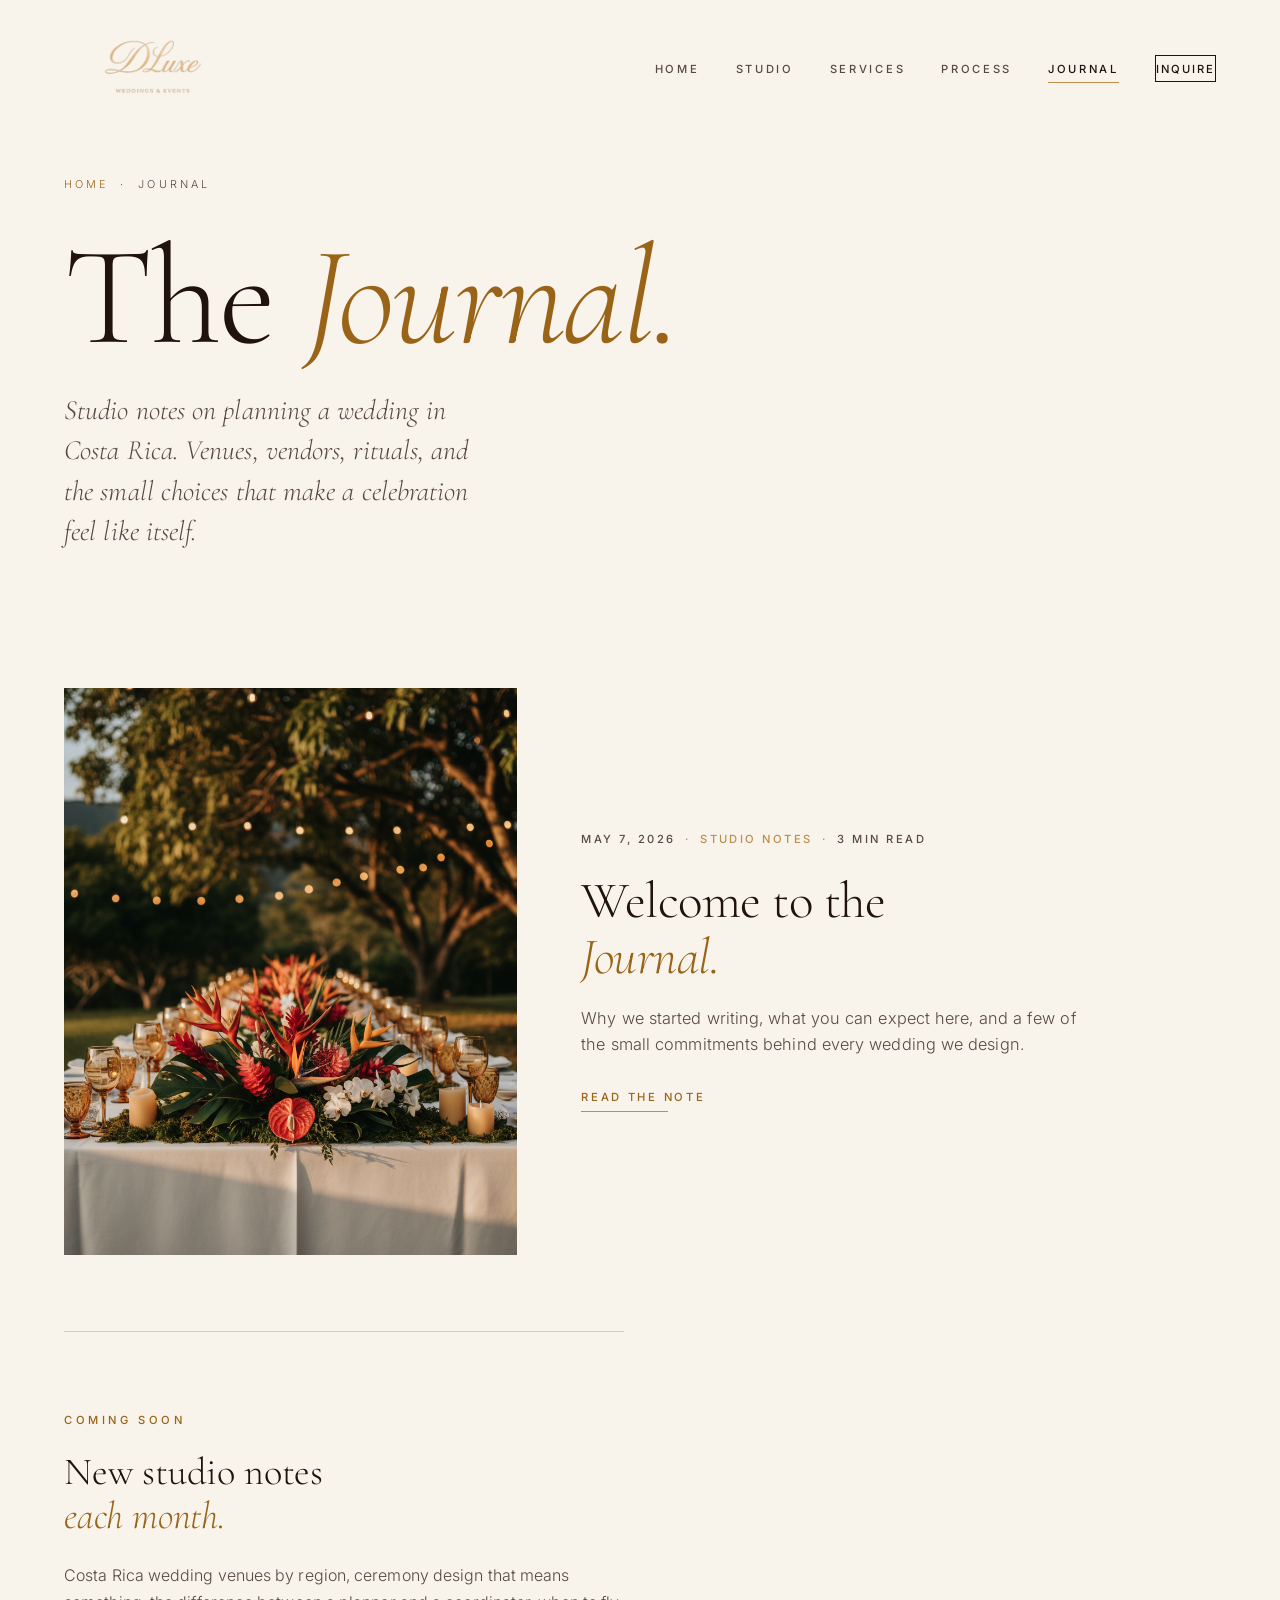
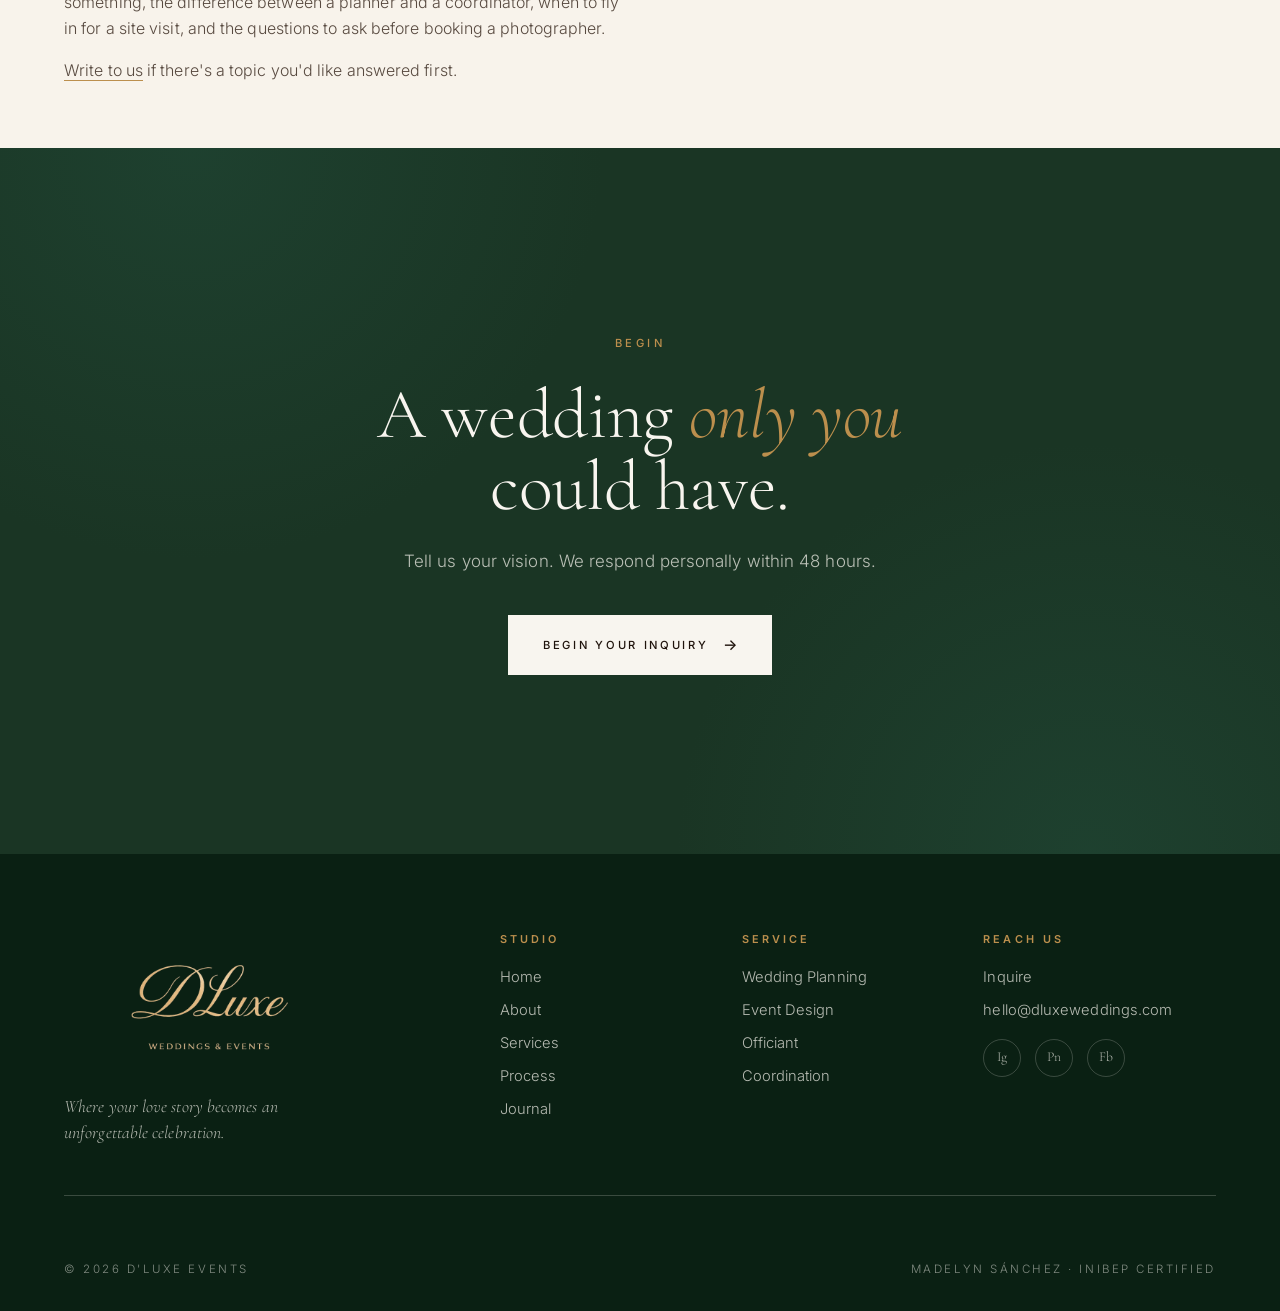
==== journal/index.html @ bcba6be0 "Correct custom domain: dluxeweddings.com (not events)" ====
<!DOCTYPE html>
<html lang="en">
<head>
<meta charset="UTF-8">
<meta name="viewport" content="width=device-width, initial-scale=1.0">
<title>Journal — D'Luxe Weddings & Events</title>
<meta name="description" content="Studio notes from Madelyn Sánchez on planning a Costa Rica wedding — venue choices, ceremony rituals, vendor partnerships, and the small details that turn a well-planned day into an unforgettable one.">

<link rel="canonical" href="https://dluxeweddings.com/journal/">

<!-- Open Graph -->
<meta property="og:type" content="website">
<meta property="og:site_name" content="D'Luxe Weddings & Events">
<meta property="og:title" content="Journal — D'Luxe Weddings & Events">
<meta property="og:description" content="Studio notes from Madelyn Sánchez on planning a Costa Rica wedding — venue choices, ceremony rituals, vendor partnerships, and small details that turn a well-planned day into an unforgettable one.">
<meta property="og:url" content="https://dluxeweddings.com/journal/">
<meta property="og:image" content="https://dluxeweddings.com/assets/images/dluxe-mosaic-a-arch-wide.png">
<meta property="og:locale" content="en_US">

<!-- Twitter -->
<meta name="twitter:card" content="summary_large_image">
<meta name="twitter:title" content="Journal — D'Luxe Weddings & Events">
<meta name="twitter:description" content="Studio notes on Costa Rica destination weddings — venues, ceremony rituals, vendor partnerships, and the details that matter.">
<meta name="twitter:image" content="https://dluxeweddings.com/assets/images/dluxe-mosaic-a-arch-wide.png">

<link rel="preconnect" href="https://fonts.googleapis.com">
<link rel="preconnect" href="https://fonts.gstatic.com" crossorigin>
<link href="https://fonts.googleapis.com/css2?family=Cormorant+Garamond:ital,wght@0,300;0,400;0,500;1,300;1,400;1,500&family=Inter:wght@300;400;500;600&display=swap" rel="stylesheet">
<link rel="stylesheet" href="../assets/css/style.css">
<link rel="icon" type="image/png" href="../assets/images/dluxe-icon-transparent.png">
<link rel="apple-touch-icon" href="../assets/images/dluxe-icon-transparent.png">
<link rel="alternate" type="application/rss+xml" title="D'Luxe Weddings &amp; Events — Journal" href="../feed.xml">

<!-- Sitewide structured data: Organization + WebSite + Blog -->
<script type="application/ld+json">
{
  "@context": "https://schema.org",
  "@graph": [
    {
      "@type": ["Organization", "ProfessionalService"],
      "@id": "https://dluxeweddings.com/#organization",
      "name": "D'Luxe Weddings & Events",
      "alternateName": "D'Luxe Events",
      "url": "https://dluxeweddings.com/",
      "logo": {
        "@type": "ImageObject",
        "url": "https://dluxeweddings.com/assets/images/dluxe-logo-transparent.png"
      },
      "image": "https://dluxeweddings.com/assets/images/dluxe-mosaic-a-arch-wide.png",
      "description": "A luxury wedding planning and event design studio in Costa Rica, led by Madelyn Sánchez, internationally certified by INIBEP. Bespoke weddings designed individually — no packages, no templates.",
      "email": "hello@dluxeweddings.com",
      "areaServed": [
        {"@type": "Country", "name": "Costa Rica"},
        {"@type": "Place", "name": "Manuel Antonio"},
        {"@type": "Place", "name": "Santa Teresa"},
        {"@type": "Place", "name": "Nosara"},
        {"@type": "Place", "name": "Tamarindo"},
        {"@type": "Place", "name": "Papagayo Peninsula"}
      ],
      "knowsLanguage": ["en", "es"],
      "founder": {
        "@type": "Person",
        "@id": "https://dluxeweddings.com/about.html#madelyn",
        "name": "Madelyn Sánchez",
        "jobTitle": "Wedding Planner & Certified Officiant",
        "hasCredential": [
          {"@type": "EducationalOccupationalCredential", "credentialCategory": "Certification", "name": "INIBEP Certified International Wedding Planner"},
          {"@type": "EducationalOccupationalCredential", "credentialCategory": "Certification", "name": "Certified Master of Ceremonies"},
          {"@type": "EducationalOccupationalCredential", "credentialCategory": "Certification", "name": "Bilingual Symbolic Ceremony Officiant"}
        ]
      },
      "serviceType": [
        "Wedding Planning",
        "Event Design",
        "Ceremony Officiant",
        "Master of Ceremonies",
        "Floral Design",
        "Wedding Coordination"
      ]
    },
    {
      "@type": "WebSite",
      "@id": "https://dluxeweddings.com/#website",
      "url": "https://dluxeweddings.com/",
      "name": "D'Luxe Weddings & Events",
      "publisher": {"@id": "https://dluxeweddings.com/#organization"},
      "inLanguage": "en"
    },
    {
      "@type": "Blog",
      "@id": "https://dluxeweddings.com/journal/#blog",
      "url": "https://dluxeweddings.com/journal/",
      "name": "D'Luxe Weddings & Events — Journal",
      "description": "Studio notes from Madelyn Sánchez on planning a Costa Rica wedding.",
      "inLanguage": "en",
      "publisher": {"@id": "https://dluxeweddings.com/#organization"},
      "blogPost": [
        {
          "@type": "BlogPosting",
          "@id": "https://dluxeweddings.com/journal/welcome-to-the-journal.html",
          "headline": "Welcome to the Journal",
          "datePublished": "2026-05-07",
          "author": {"@id": "https://dluxeweddings.com/about.html#madelyn"},
          "url": "https://dluxeweddings.com/journal/welcome-to-the-journal.html"
        }
      ]
    },
    {
      "@type": "BreadcrumbList",
      "itemListElement": [
        {"@type": "ListItem", "position": 1, "name": "Home", "item": "https://dluxeweddings.com/"},
        {"@type": "ListItem", "position": 2, "name": "Journal", "item": "https://dluxeweddings.com/journal/"}
      ]
    }
  ]
}
</script>
</head>
<body>

<nav class="nav">
  <a href="../index.html" class="brand" aria-label="D'Luxe Weddings &amp; Events — Home"><img src="../assets/images/dluxe-logo-transparent.png" alt="D'Luxe Weddings &amp; Events"></a>
  <button class="nav-toggle" aria-label="Menu"><span></span><span></span><span></span></button>
  <ul class="nav-links">
    <li><a href="../index.html">Home</a></li>
    <li><a href="../about.html">Studio</a></li>
    <li><a href="../services.html">Services</a></li>
    <li><a href="../process.html">Process</a></li>
    <li><a href="index.html" class="active">Journal</a></li>
    <li><a href="../contact.html" class="nav-cta">Inquire</a></li>
  </ul>
</nav>

<header class="page-head">
  <div class="wrap">
    <p class="crumb"><a href="../index.html">Home</a> &nbsp;·&nbsp; Journal</p>
    <h1>The <span class="it">Journal.</span></h1>
    <p class="lede">Studio notes on planning a wedding in Costa Rica. Venues, vendors, rituals, and the small choices that make a celebration feel like itself.</p>
  </div>
</header>

<section class="tight">
  <div class="wrap">
    <ul class="journal-list r">

      <li class="journal-card">
        <a href="welcome-to-the-journal.html" class="journal-card-link">
          <div class="journal-card-img" style="background-image: url('../assets/images/dluxe-editorial-tablescape-portrait.png');"></div>
          <div class="journal-card-body">
            <div class="journal-card-meta">
              <time datetime="2026-05-07">May 7, 2026</time>
              <span>·</span>
              <span>Studio Notes</span>
              <span>·</span>
              <span>3 min read</span>
            </div>
            <h2 class="journal-card-title">Welcome to the <span class="it">Journal.</span></h2>
            <p class="journal-card-excerpt">Why we started writing, what you can expect here, and a few of the small commitments behind every wedding we design.</p>
            <span class="journal-card-cta">Read the note</span>
          </div>
        </a>
      </li>

      <li class="journal-empty">
        <span class="eyebrow">Coming soon</span>
        <h3 class="journal-empty-title">New studio notes <span class="it">each month.</span></h3>
        <p class="journal-empty-text">Costa Rica wedding venues by region, ceremony design that means something, the difference between a planner and a coordinator, when to fly in for a site visit, and the questions to ask before booking a photographer.</p>
        <p class="journal-empty-text"><a href="../contact.html" class="link-underline">Write to us</a> if there's a topic you'd like answered first.</p>
      </li>

    </ul>
  </div>
</section>

<section class="cta">
  <div class="cta-inner r">
    <span class="eyebrow on-moss">Begin</span>
    <h2 style="margin-top: 1.5rem;">A wedding <span class="it">only you</span> could have.</h2>
    <p>Tell us your vision. We respond personally within 48 hours.</p>
    <a href="../contact.html" class="btn btn-bone">Begin Your Inquiry</a>
  </div>
</section>

<footer class="foot">
  <div class="wrap">
    <div class="foot-grid">
      <div><div class="foot-mark"><img src="../assets/images/dluxe-logo-transparent.png" alt="D'Luxe Weddings &amp; Events"></div><p class="foot-tag">Where your love story becomes an unforgettable celebration.</p></div>
      <div><h4>Studio</h4><ul><li><a href="../index.html">Home</a></li><li><a href="../about.html">About</a></li><li><a href="../services.html">Services</a></li><li><a href="../process.html">Process</a></li><li><a href="index.html">Journal</a></li></ul></div>
      <div><h4>Service</h4><ul><li><a href="../services.html">Wedding Planning</a></li><li><a href="../services.html">Event Design</a></li><li><a href="../services.html">Officiant</a></li><li><a href="../services.html">Coordination</a></li></ul></div>
      <div><h4>Reach Us</h4><ul><li><a href="../contact.html">Inquire</a></li><li><a href="mailto:hello@dluxeweddings.com">hello@dluxeweddings.com</a></li></ul><div class="socials"><a href="#" aria-label="Instagram">Ig</a><a href="#" aria-label="Pinterest">Pn</a><a href="#" aria-label="Facebook">Fb</a></div></div>
    </div>
    <div class="foot-bottom"><span>© 2026 D'Luxe Events</span><span>Madelyn Sánchez · INIBEP Certified</span></div>
  </div>
</footer>

<script src="../assets/js/main.js"></script>
</body>
</html>
---- assets/css/style.css ----
/* ==========================================================
   D'LUXE WEDDINGS & EVENTS
   Editorial / Tropical-Luxe — protagonist: deep botanical moss
   See DESIGN.md for system rationale
   ========================================================== */

:root {
  /* Color (OKLCH, paper-tinted neutrals, no #000/#fff) */
  --moss:        oklch(0.30 0.045 155);
  --moss-deep:   oklch(0.22 0.038 155);
  --moss-tint:   oklch(0.30 0.045 155 / 0.08);
  --paper:       oklch(0.965 0.012 75);
  --paper-deep:  oklch(0.93 0.022 70);
  --paper-warm:  oklch(0.95 0.018 70);
  --ink:         oklch(0.20 0.025 50);
  --ink-soft:    oklch(0.42 0.025 55);
  --bone:        oklch(0.97 0.008 80);
  --bone-soft:   oklch(0.97 0.008 80 / 0.72);
  --brass:       oklch(0.68 0.10 75);
  --brass-deep:  oklch(0.55 0.11 70);
  --heliconia:   oklch(0.62 0.18 35);
  --hairline:    oklch(0.20 0.025 50 / 0.16);
  --hairline-on-moss: oklch(0.97 0.008 80 / 0.20);

  --font-display: 'Cormorant Garamond', 'Cormorant', Georgia, serif;
  --font-body:    'Inter', -apple-system, BlinkMacSystemFont, sans-serif;

  --shadow:      0 30px 80px -30px oklch(0.20 0.025 50 / 0.25);

  --pad-x:       clamp(1.5rem, 5vw, 5rem);
  --rhythm:      clamp(5rem, 9vw, 9rem);
  --rhythm-cine: clamp(8rem, 14vw, 14rem);
}

* { margin: 0; padding: 0; box-sizing: border-box; }
html { scroll-behavior: smooth; }
img, svg { display: block; max-width: 100%; height: auto; }

::selection { background: var(--moss); color: var(--bone); }

body {
  font-family: var(--font-body);
  font-size: 17px;
  line-height: 1.65;
  color: var(--ink);
  background: var(--paper);
  font-weight: 300;
  letter-spacing: 0.005em;
  overflow-x: hidden;
  -webkit-font-smoothing: antialiased;
  text-rendering: optimizeLegibility;
}

a { color: inherit; text-decoration: none; transition: color .35s ease; }
a:hover { color: var(--brass-deep); }

/* ========== Display type ========== */

.display, h1, h2, h3, h4 {
  font-family: var(--font-display);
  font-weight: 300;
  color: var(--ink);
  line-height: 1.02;
  letter-spacing: -0.005em;
}
h1 { font-size: clamp(3rem, 9vw, 8rem); font-weight: 300; }
h2 { font-size: clamp(2.25rem, 5.5vw, 4.75rem); }
h3 { font-size: clamp(1.5rem, 2.5vw, 2.1rem); font-weight: 400; line-height: 1.2; }

.display .it,
h1 .it, h2 .it { font-style: italic; font-weight: 300; }
.display .accent { color: var(--brass); }

.eyebrow {
  font-family: var(--font-body);
  font-size: 0.7rem;
  font-weight: 500;
  letter-spacing: 0.32em;
  text-transform: uppercase;
  color: var(--brass-deep);
  display: inline-block;
}
.eyebrow.on-moss { color: var(--brass); }

.lede {
  font-family: var(--font-display);
  font-size: clamp(1.25rem, 2.2vw, 1.75rem);
  font-style: italic;
  font-weight: 300;
  line-height: 1.45;
  color: var(--ink-soft);
  max-width: 30ch;
}

p { margin-bottom: 1rem; max-width: 65ch; }
p:last-child { margin-bottom: 0; }

.dropcap::first-letter {
  font-family: var(--font-display);
  font-style: italic;
  font-weight: 400;
  font-size: 5.2em;
  float: left;
  line-height: 0.85;
  padding: 0.18em 0.18em 0 0;
  color: var(--brass-deep);
}

/* ========== Layout primitives ========== */

.wrap        { max-width: 1280px; margin: 0 auto; padding: 0 var(--pad-x); }
.wrap-prose  { max-width: 720px; margin: 0 auto; padding: 0 var(--pad-x); }
.wrap-wide   { max-width: 1440px; margin: 0 auto; padding: 0 var(--pad-x); }

section { padding: var(--rhythm) 0; position: relative; }
section.cine { padding: var(--rhythm-cine) 0; }
section.tight { padding: clamp(3rem, 5vw, 4rem) 0; }

.bg-paper-deep { background: var(--paper-deep); }
.bg-paper-warm { background: var(--paper-warm); }
.bg-moss       { background: var(--moss); color: var(--bone); }
.bg-moss h1, .bg-moss h2, .bg-moss h3 { color: var(--bone); }

/* ========== Navigation ========== */

.nav {
  position: fixed;
  inset: 0 0 auto 0;
  z-index: 100;
  padding: 1.4rem var(--pad-x);
  display: flex;
  align-items: center;
  justify-content: space-between;
  gap: 2rem;
  transition: background .4s ease, padding .4s ease, color .4s ease;
}
.nav.scrolled {
  background: oklch(0.965 0.012 75 / 0.92);
  backdrop-filter: blur(18px) saturate(1.1);
  -webkit-backdrop-filter: blur(18px) saturate(1.1);
  padding: 1rem var(--pad-x);
  border-bottom: 1px solid var(--hairline);
}
.nav.on-dark:not(.scrolled) { color: var(--bone); }
.nav.on-dark:not(.scrolled) .brand { color: var(--bone); }
.nav.on-dark:not(.scrolled) .nav-links a { color: var(--bone-soft); }
.nav.on-dark:not(.scrolled) .nav-cta { color: var(--bone) !important; border-color: var(--bone-soft); }

.brand {
  font-family: var(--font-display);
  font-size: 1.15rem;
  font-weight: 400;
  letter-spacing: 0.22em;
  text-transform: uppercase;
  color: var(--ink);
  white-space: nowrap;
  display: inline-flex;
  align-items: center;
}
.brand .amp {
  color: var(--brass);
  font-style: italic;
  font-weight: 400;
  margin: 0 0.18em;
  letter-spacing: 0;
}
.brand img {
  height: 88px;
  width: auto;
  display: block;
  transition: height .35s ease, filter .35s ease;
}
.nav.scrolled .brand img { height: 72px; }
@media (max-width: 600px) {
  .brand img { height: 64px; }
  .nav.scrolled .brand img { height: 52px; }
}

.nav-links {
  list-style: none;
  display: flex;
  align-items: center;
  gap: 2.25rem;
}
.nav-links a {
  font-size: 0.7rem;
  font-weight: 500;
  letter-spacing: 0.24em;
  text-transform: uppercase;
  color: var(--ink-soft);
  position: relative;
  padding: .35rem 0;
}
.nav-links a:hover,
.nav-links a.active { color: var(--ink); }
.nav-links a.active::after {
  content: '';
  position: absolute;
  left: 0; right: 0; bottom: -2px;
  height: 1px; background: var(--brass);
}

.nav-cta {
  padding: .85rem 1.6rem;
  border: 1px solid var(--ink);
  color: var(--ink) !important;
  letter-spacing: 0.18em !important;
  transition: all .35s cubic-bezier(.16,1,.3,1);
}
.nav-cta:hover {
  background: var(--ink);
  color: var(--bone) !important;
  border-color: var(--ink);
}
.nav.on-dark:not(.scrolled) .nav-cta:hover { background: var(--bone); color: var(--ink) !important; }

.nav-toggle {
  display: none;
  background: none;
  border: none;
  cursor: pointer;
  width: 30px; height: 22px;
  position: relative;
  z-index: 110;
}
.nav-toggle span {
  position: absolute;
  left: 0; right: 0;
  height: 1.5px;
  background: currentColor;
  transition: all .3s ease;
}
.nav-toggle span:nth-child(1) { top: 4px; }
.nav-toggle span:nth-child(2) { top: 50%; transform: translateY(-50%); }
.nav-toggle span:nth-child(3) { bottom: 4px; }
.nav-toggle.open { color: var(--ink); }
.nav-toggle.open span:nth-child(1) { top: 50%; transform: translateY(-50%) rotate(45deg); }
.nav-toggle.open span:nth-child(2) { opacity: 0; }
.nav-toggle.open span:nth-child(3) { bottom: 50%; transform: translateY(50%) rotate(-45deg); }

/* Force ink colors on menu items when mobile menu is open
   (overrides .nav.on-dark:not(.scrolled) bone-soft colors that would
   render as white-on-paper inside the open menu) */
.nav-links.open a { color: var(--ink) !important; }
.nav-links.open .nav-cta { color: var(--ink) !important; border-color: var(--ink) !important; background: transparent !important; }
.nav-links.open .nav-cta:hover { background: var(--ink) !important; color: var(--bone) !important; }

@media (max-width: 880px) {
  .nav-toggle { display: block; }
  .nav-links {
    position: fixed;
    inset: 0;
    background: var(--paper);
    flex-direction: column;
    justify-content: center;
    align-items: flex-start;
    gap: 1.75rem;
    padding: 0 var(--pad-x);
    transform: translateX(100%);
    transition: transform .55s cubic-bezier(.16,1,.3,1);
  }
  .nav-links.open { transform: translateX(0); }
  .nav-links a { font-size: 1.5rem; letter-spacing: 0.04em; text-transform: none; font-family: var(--font-display); font-weight: 300; }
  .nav-links a.active::after { display: none; }
  .nav-cta { font-size: 0.7rem !important; letter-spacing: 0.18em !important; text-transform: uppercase !important; font-family: var(--font-body) !important; font-weight: 500 !important; }
}

/* ========== Buttons ========== */

.btn {
  display: inline-flex;
  align-items: center;
  gap: .9rem;
  padding: 1.1rem 2.2rem;
  font-family: var(--font-body);
  font-size: 0.7rem;
  font-weight: 500;
  letter-spacing: 0.24em;
  text-transform: uppercase;
  border: none;
  cursor: pointer;
  transition: all .4s cubic-bezier(.16,1,.3,1);
  position: relative;
}
.btn::after {
  content: '→';
  font-size: 0.95rem;
  letter-spacing: 0;
  transition: transform .35s cubic-bezier(.16,1,.3,1);
}
.btn:hover::after { transform: translateX(5px); }

.btn.no-arrow::after { display: none; }

.btn-primary { background: var(--ink); color: var(--bone); }
.btn-primary:hover { background: var(--moss); transform: translateY(-2px); box-shadow: var(--shadow); }

.btn-ghost   { background: transparent; color: var(--ink); border: 1px solid var(--ink); }
.btn-ghost:hover { background: var(--ink); color: var(--bone); transform: translateY(-2px); }

.btn-bone    { background: var(--bone); color: var(--ink); }
.btn-bone:hover { background: var(--brass); transform: translateY(-2px); }

.btn-ghost-bone { background: transparent; color: var(--bone); border: 1px solid var(--bone-soft); }
.btn-ghost-bone:hover { background: var(--bone); color: var(--ink); border-color: var(--bone); transform: translateY(-2px); }

/* ========== Hero ========== */

.hero {
  min-height: 100vh;
  display: flex;
  align-items: stretch;
  position: relative;
  background: var(--moss);
  color: var(--bone);
  padding: 7rem 0 3rem;
  overflow: hidden;
}
.hero::before {
  content: '';
  position: absolute;
  inset: 0;
  background:
    radial-gradient(ellipse 80% 60% at 90% 10%, oklch(0.40 0.06 165 / 0.5), transparent 60%),
    radial-gradient(ellipse 60% 80% at 0% 100%, oklch(0.18 0.03 155 / 0.6), transparent 60%);
  pointer-events: none;
}
.hero h1, .hero h2, .hero h3 { color: var(--bone); }

.hero-grid {
  flex: 1;
  display: grid;
  grid-template-columns: 7fr 5fr;
  gap: clamp(2rem, 5vw, 5rem);
  align-items: end;
  position: relative;
  z-index: 2;
}

.hero-copy { padding-bottom: 2vw; }
.hero-copy .eyebrow { color: var(--brass); margin-bottom: 2rem; display: block; }
.hero-copy h1 {
  font-size: clamp(3.5rem, 11vw, 10rem);
  letter-spacing: -0.015em;
  margin-bottom: 2.5rem;
}
.hero-copy h1 .it { font-style: italic; color: var(--brass); }

.hero-foot {
  display: flex;
  align-items: center;
  gap: 2rem;
  flex-wrap: wrap;
  margin-top: 2rem;
  padding-top: 2rem;
  border-top: 1px solid var(--hairline-on-moss);
  max-width: 540px;
}
.hero-foot .lede {
  color: var(--bone-soft);
  font-size: 1.15rem;
  flex: 1;
  min-width: 240px;
  max-width: none;
}

.hero-image-wrap {
  position: relative;
  align-self: stretch;
  display: flex;
  align-items: stretch;
  justify-content: flex-end;
}
.hero-image {
  width: 100%;
  max-width: 540px;
  aspect-ratio: 4/5.4;
  background: linear-gradient(180deg, oklch(0.50 0.04 80), oklch(0.30 0.05 60));
  background-size: cover;
  background-position: center;
  position: relative;
  margin-right: calc(-1 * var(--pad-x));
  filter: saturate(1.05);
}
.hero-image::after {
  content: '';
  position: absolute;
  left: -12px; top: 12px;
  right: 12px; bottom: -12px;
  border: 1px solid var(--brass);
  pointer-events: none;
}

.hero-meta {
  position: absolute;
  bottom: 2.5rem;
  right: var(--pad-x);
  text-align: right;
  font-family: var(--font-display);
  font-style: italic;
  font-size: 0.95rem;
  color: var(--bone-soft);
  z-index: 3;
}
.hero-meta strong { color: var(--brass); font-weight: 400; font-style: normal; letter-spacing: 0.18em; text-transform: uppercase; font-size: 0.7rem; display: block; margin-bottom: .35rem; }

@media (max-width: 1024px) {
  .hero { padding: 9rem 0 4rem; }
  .hero-grid { grid-template-columns: 1fr; gap: 3rem; align-items: start; }
  .hero-image { max-width: 100%; margin-right: 0; }
  .hero-meta { position: static; text-align: left; padding: 1rem var(--pad-x) 0; }
}

/* ========== Marquee section opener ========== */

.opener {
  padding: var(--rhythm) 0 0;
}
.opener .markword {
  font-family: var(--font-display);
  font-weight: 300;
  font-size: clamp(2.75rem, 11vw, 9rem);
  line-height: 0.98;
  letter-spacing: -0.02em;
  color: var(--ink);
  margin-bottom: 0;
  max-width: 16ch;
  text-wrap: balance;
}
.opener .markword .it { font-style: italic; color: var(--brass-deep); }
.opener .markword.on-moss { color: var(--bone); }
.opener .markword.on-moss .it { color: var(--brass); }

/* ========== Editorial split ========== */

.editorial {
  display: grid;
  grid-template-columns: 5fr 7fr;
  gap: clamp(2rem, 6vw, 6rem);
  align-items: start;
}
.editorial.flip   { grid-template-columns: 7fr 5fr; }
.editorial.even   { grid-template-columns: 1fr 1fr; }
.editorial-img {
  aspect-ratio: 4/5;
  background-size: cover;
  background-position: center;
  filter: saturate(1.05);
}
.editorial-img.tall { aspect-ratio: 3/4.5; }
.editorial-img.wide { aspect-ratio: 5/4; }
.editorial-text { padding-top: 1rem; }
.editorial-text h2 { margin: 1rem 0 1.5rem; max-width: 14ch; }
.editorial-text p { color: var(--ink-soft); }
.editorial-text .lede { margin-bottom: 1.5rem; color: var(--ink); }

.editorial-caption {
  margin-top: 1.25rem;
  font-family: var(--font-display);
  font-style: italic;
  font-size: 1rem;
  color: var(--ink-soft);
  max-width: 36ch;
}
.editorial-caption .eyebrow { display: block; margin-bottom: .35rem; font-style: normal; }

@media (max-width: 1024px) {
  .editorial, .editorial.flip, .editorial.even { grid-template-columns: 1fr; gap: 2.5rem; }
}

/* ========== Services — editorial list, NOT card grid ========== */

.service-list {
  list-style: none;
  border-top: 1px solid var(--hairline);
  counter-reset: svc;
}
.service-row {
  display: grid;
  grid-template-columns: 0.8fr 3fr 6fr 1.5fr;
  gap: 2rem;
  align-items: baseline;
  padding: 1.75rem 0;
  border-bottom: 1px solid var(--hairline);
  transition: background .3s ease, padding .35s cubic-bezier(.16,1,.3,1);
  counter-increment: svc;
  cursor: default;
}
.service-row:hover {
  background: var(--moss-tint);
  padding-left: 1.5rem;
  padding-right: 1.5rem;
}
.service-num {
  font-family: var(--font-display);
  font-size: 0.95rem;
  color: var(--brass);
  font-style: italic;
}
.service-num::before { content: counter(svc, decimal-leading-zero); }
.service-name {
  font-family: var(--font-display);
  font-size: clamp(1.5rem, 2.4vw, 2.1rem);
  font-weight: 400;
  color: var(--ink);
  letter-spacing: -0.005em;
  line-height: 1.1;
}
.service-row:hover .service-name { font-style: italic; }
.service-desc {
  color: var(--ink-soft);
  font-size: 0.98rem;
  line-height: 1.55;
  max-width: 52ch;
}
.service-meta {
  font-family: var(--font-body);
  font-size: 0.7rem;
  letter-spacing: 0.22em;
  text-transform: uppercase;
  color: var(--ink-soft);
  text-align: right;
}

@media (max-width: 800px) {
  .service-row { grid-template-columns: auto 1fr; gap: 1rem; padding: 1.5rem 0; }
  .service-row:hover { padding-left: 0; padding-right: 0; }
  .service-num { grid-row: 1; }
  .service-name { grid-row: 1; grid-column: 2; }
  .service-desc { grid-column: 1 / -1; font-size: 0.92rem; }
  .service-meta { display: none; }
}

/* ========== Process — editorial spread, NOT timeline cards ========== */

.proc {
  display: grid;
  grid-template-columns: 0.7fr 1.3fr 1.4fr;
  gap: clamp(2rem, 5vw, 4.5rem);
  padding: clamp(4rem, 8vw, 7rem) 0;
  align-items: start;
  border-top: 1px solid var(--hairline);
}
.proc:last-child { border-bottom: 1px solid var(--hairline); }
.proc.flip { grid-template-columns: 1.4fr 1.3fr 0.7fr; }
.proc.flip .proc-num-side { order: 3; }
.proc.flip .proc-text     { order: 2; }
.proc.flip .proc-image    { order: 1; }

.proc-image {
  aspect-ratio: 3/4;
  background-size: cover;
  background-position: center;
  filter: saturate(1.05);
  align-self: stretch;
  min-height: 380px;
}

.proc-num-side {
  position: sticky;
  top: 7rem;
}
.proc-num {
  font-family: var(--font-display);
  font-style: italic;
  font-weight: 300;
  font-size: clamp(7rem, 16vw, 14rem);
  line-height: 0.85;
  color: transparent;
  -webkit-text-stroke: 1px var(--brass);
  letter-spacing: -0.02em;
}
.proc-num.solid {
  -webkit-text-stroke: 0;
  color: var(--brass);
}
.proc-text { padding-top: 1.5rem; }
.proc-text .eyebrow { margin-bottom: 1.25rem; }
.proc-text h2 { margin-bottom: 1.5rem; max-width: 16ch; }
.proc-text p { color: var(--ink-soft); font-size: 1.05rem; line-height: 1.7; max-width: 52ch; }

@media (max-width: 1024px) {
  .proc, .proc.flip { grid-template-columns: 1fr; gap: 1.5rem; padding: 3.5rem 0; }
  .proc-num-side, .proc.flip .proc-num-side { order: 1; }
  .proc-image,    .proc.flip .proc-image    { order: 2; aspect-ratio: 4/3; min-height: auto; }
  .proc-text,     .proc.flip .proc-text     { order: 3; }
  .proc-num-side { position: static; }
  .proc-num { font-size: clamp(5rem, 22vw, 9rem); }
}

/* ========== Pull quote (full-bleed moss) ========== */

.pull {
  background: var(--moss);
  color: var(--bone);
  text-align: center;
  padding: var(--rhythm-cine) var(--pad-x);
  position: relative;
  overflow: hidden;
}
.pull::before, .pull::after {
  content: '';
  position: absolute;
  width: 60vw; height: 60vw;
  border-radius: 50%;
  background: radial-gradient(circle, oklch(0.40 0.06 165 / 0.45), transparent 65%);
  pointer-events: none;
}
.pull::before { top: -30vw; left: -20vw; }
.pull::after  { bottom: -30vw; right: -20vw; }

.pull-inner {
  position: relative;
  z-index: 2;
  max-width: 900px;
  margin: 0 auto;
}
.pull-mark {
  font-family: var(--font-display);
  font-style: italic;
  font-size: 5rem;
  line-height: 0.6;
  color: var(--brass);
  margin-bottom: 1rem;
}
.pull-quote {
  font-family: var(--font-display);
  font-style: italic;
  font-weight: 300;
  font-size: clamp(1.75rem, 4vw, 3rem);
  line-height: 1.3;
  color: var(--bone);
  margin-bottom: 2.5rem;
  letter-spacing: -0.005em;
}
.pull-attr {
  font-size: 0.7rem;
  font-weight: 500;
  letter-spacing: 0.32em;
  text-transform: uppercase;
  color: var(--brass);
  display: inline-flex;
  align-items: center;
  gap: 1.25rem;
}
.pull-attr::before {
  content: '';
  width: 40px;
  height: 1px;
  background: var(--brass);
}

/* ========== Gallery — asymmetric mosaic ========== */

.mosaic {
  display: grid;
  grid-template-columns: repeat(12, 1fr);
  grid-auto-rows: clamp(140px, 13vw, 200px);
  gap: clamp(0.5rem, 1vw, 1rem);
}
.mosaic > div {
  background-size: cover;
  background-position: center;
  filter: saturate(1.05);
  transition: filter .5s ease, transform .6s cubic-bezier(.16,1,.3,1);
  overflow: hidden;
}
.mosaic > div:hover { filter: saturate(1.15) brightness(1.05); }
.mosaic .a { grid-column: span 6; grid-row: span 3; }
.mosaic .b { grid-column: span 3; grid-row: span 2; }
.mosaic .c { grid-column: span 3; grid-row: span 2; }
.mosaic .d { grid-column: span 4; grid-row: span 2; }
.mosaic .e { grid-column: span 4; grid-row: span 2; }
.mosaic .f { grid-column: span 4; grid-row: span 3; }

@media (max-width: 800px) {
  .mosaic { grid-template-columns: repeat(6, 1fr); grid-auto-rows: clamp(140px, 26vw, 200px); }
  .mosaic .a { grid-column: span 6; grid-row: span 2; }
  .mosaic .b, .mosaic .c { grid-column: span 3; grid-row: span 2; }
  .mosaic .d, .mosaic .e, .mosaic .f { grid-column: span 6; grid-row: span 2; }
}
@media (max-width: 600px) {
  .mosaic { grid-template-columns: repeat(6, 1fr); grid-auto-rows: clamp(180px, 60vw, 320px); }
  .mosaic > div { grid-column: span 6 !important; grid-row: span 1 !important; }
}

/* ========== Page header (inner pages) ========== */

.page-head {
  padding: 11rem 0 4.5rem;
  background: var(--paper);
  position: relative;
}
.page-head .crumb {
  font-size: 0.68rem;
  letter-spacing: 0.28em;
  text-transform: uppercase;
  color: var(--ink-soft);
  margin-bottom: 2rem;
}
.page-head .crumb a { color: var(--brass-deep); }
.page-head h1 {
  font-size: clamp(3.5rem, 11vw, 9.5rem);
  margin-bottom: 1.25rem;
  letter-spacing: -0.015em;
}
.page-head h1 .it { font-style: italic; color: var(--brass-deep); }
.page-head .lede { max-width: 36ch; }

/* ========== Form (Contact) ========== */

.letter {
  max-width: 760px;
  margin: 0 auto;
  padding: 0 var(--pad-x);
}
.letter .open {
  font-family: var(--font-display);
  font-size: clamp(1.4rem, 2.4vw, 1.85rem);
  font-style: italic;
  color: var(--ink);
  margin-bottom: 3.5rem;
  line-height: 1.45;
  max-width: 32ch;
}
.fset {
  border: none;
  padding: 2rem 0;
  border-top: 1px solid var(--hairline);
  margin: 0;
}
.fset:first-of-type { border-top: 0; padding-top: 0; }
.fset legend {
  font-family: var(--font-display);
  font-size: 1.5rem;
  font-style: italic;
  color: var(--brass-deep);
  margin-bottom: 2rem;
  padding: 0;
}
.frow {
  display: grid;
  grid-template-columns: 1fr 1fr;
  gap: 3rem;
  margin-bottom: 1.5rem;
}
.frow.single { grid-template-columns: 1fr; }
@media (max-width: 600px) { .frow { grid-template-columns: 1fr; gap: 1.5rem; } }

.field { display: flex; flex-direction: column; gap: 0.4rem; }
.field label {
  font-family: var(--font-display);
  font-style: italic;
  font-size: 0.95rem;
  color: var(--ink-soft);
  font-weight: 400;
}
.field input,
.field select,
.field textarea {
  font-family: var(--font-body);
  font-size: 1rem;
  font-weight: 300;
  padding: 0.75rem 0;
  background: transparent;
  border: none;
  border-bottom: 1px solid var(--hairline);
  color: var(--ink);
  width: 100%;
  transition: border-color .3s ease;
}
.field textarea { resize: vertical; min-height: 90px; line-height: 1.6; }
.field input:focus,
.field select:focus,
.field textarea:focus {
  outline: none;
  border-bottom-color: var(--brass);
}
.field input::placeholder, .field textarea::placeholder {
  color: oklch(0.42 0.025 55 / 0.5);
  font-weight: 300;
}

.send {
  margin-top: 3rem;
  display: flex;
  align-items: center;
  gap: 2rem;
  flex-wrap: wrap;
  padding-top: 2rem;
  border-top: 1px solid var(--hairline);
}
.send .note {
  font-family: var(--font-display);
  font-style: italic;
  color: var(--ink-soft);
  font-size: 1rem;
}

.form-success {
  display: none;
  margin-top: 2.5rem;
  padding: 2.5rem 0;
  border-top: 1px solid var(--brass);
}
.form-success.show { display: block; }
.form-success h3 {
  color: var(--brass-deep);
  font-style: italic;
  margin-bottom: .75rem;
}
.form-success p { color: var(--ink-soft); }

.signoff {
  text-align: center;
  margin-top: 5rem;
  padding-top: 3rem;
  border-top: 1px solid var(--hairline);
}
.signoff p {
  margin: 0 auto 1rem;
  max-width: 60ch;
  font-family: var(--font-display);
  font-style: italic;
  color: var(--ink-soft);
}
.signoff .sig {
  margin-top: 1.5rem;
  font-size: 0.7rem;
  letter-spacing: 0.32em;
  text-transform: uppercase;
  color: var(--brass-deep);
}

/* ========== CTA band ========== */

.cta {
  background: var(--moss);
  color: var(--bone);
  padding: var(--rhythm-cine) 0;
  text-align: center;
  position: relative;
  overflow: hidden;
}
.cta::before, .cta::after {
  content: '';
  position: absolute;
  width: 70vw; height: 70vw;
  border-radius: 50%;
  background: radial-gradient(circle, oklch(0.40 0.06 165 / 0.4), transparent 65%);
  pointer-events: none;
}
.cta::before { top: -35vw; left: -20vw; }
.cta::after  { bottom: -35vw; right: -20vw; }
.cta-inner { position: relative; z-index: 2; padding: 0 var(--pad-x); }
.cta h2 { color: var(--bone); margin-bottom: 1.5rem; max-width: 18ch; margin-inline: auto; }
.cta h2 .it { color: var(--brass); font-style: italic; }
.cta p { color: var(--bone-soft); max-width: 56ch; margin: 0 auto 2.5rem; }

/* ========== Footer ========== */

.foot {
  background: var(--moss-deep);
  color: var(--bone-soft);
  padding: 5rem 0 2rem;
  font-size: 0.92rem;
}
.foot-grid {
  display: grid;
  grid-template-columns: 2fr 1fr 1fr 1.2fr;
  gap: 3rem;
  margin-bottom: 4rem;
  padding-bottom: 3rem;
  border-bottom: 1px solid var(--hairline-on-moss);
}
@media (max-width: 800px) { .foot-grid { grid-template-columns: 1fr 1fr; gap: 2.5rem; } }
@media (max-width: 480px) { .foot-grid { grid-template-columns: 1fr; gap: 2rem; margin-bottom: 2.5rem; padding-bottom: 2rem; } .foot-mark { font-size: 1.25rem; letter-spacing: 0.18em; } }

.foot h4 {
  font-family: var(--font-body);
  color: var(--brass);
  font-size: 0.68rem;
  font-weight: 600;
  letter-spacing: 0.28em;
  text-transform: uppercase;
  margin-bottom: 1.25rem;
}
.foot ul { list-style: none; }
.foot ul li { margin-bottom: .55rem; }
.foot a:hover { color: var(--brass); }
.foot-mark {
  font-family: var(--font-display);
  font-size: 1.5rem;
  letter-spacing: 0.22em;
  text-transform: uppercase;
  color: var(--bone);
  margin-bottom: 1rem;
}
.foot-mark .amp { color: var(--brass); font-style: italic; margin: 0 .15em; letter-spacing: 0; }
.foot-mark img { height: 144px; width: auto; display: block; }
@media (max-width: 480px) { .foot-mark img { height: 110px; } }
.foot-tag {
  font-family: var(--font-display);
  font-style: italic;
  font-size: 1.1rem;
  color: var(--bone-soft);
  max-width: 30ch;
  line-height: 1.5;
}
.foot-bottom {
  display: flex;
  justify-content: space-between;
  align-items: center;
  flex-wrap: wrap;
  gap: 1rem;
  font-size: 0.72rem;
  letter-spacing: 0.22em;
  text-transform: uppercase;
  color: oklch(0.97 0.008 80 / 0.5);
}
.socials { display: flex; gap: .85rem; margin-top: 1rem; }
.socials a {
  width: 38px; height: 38px;
  display: grid; place-items: center;
  border: 1px solid var(--hairline-on-moss);
  font-family: var(--font-display);
  font-size: 0.85rem;
  letter-spacing: 0;
  border-radius: 50%;
  transition: all .3s ease;
}
.socials a:hover {
  border-color: var(--brass);
  color: var(--brass);
}

/* ========== Reveal animations ========== */

.r {
  opacity: 0;
  transform: translateY(24px);
  transition: opacity .9s cubic-bezier(.16,1,.3,1), transform .9s cubic-bezier(.16,1,.3,1);
}
.r.in { opacity: 1; transform: none; }
.r.d1 { transition-delay: 0.08s; }
.r.d2 { transition-delay: 0.16s; }
.r.d3 { transition-delay: 0.24s; }

@keyframes fadeUp {
  from { opacity: 0; transform: translateY(24px); }
  to   { opacity: 1; transform: none; }
}
.hero-copy > * { animation: fadeUp 1.1s cubic-bezier(.16,1,.3,1) backwards; }
.hero-copy > *:nth-child(1) { animation-delay: .15s; }
.hero-copy > *:nth-child(2) { animation-delay: .35s; }
.hero-copy > *:nth-child(3) { animation-delay: .55s; }
.hero-copy > *:nth-child(4) { animation-delay: .75s; }
.hero-image-wrap { animation: fadeUp 1.4s .4s cubic-bezier(.16,1,.3,1) backwards; }

/* ========== Utilities ========== */

.text-center { text-align: center; }
.mt-2 { margin-top: 2rem; }
.mt-3 { margin-top: 3rem; }
.mt-5 { margin-top: 5rem; }

@media (prefers-reduced-motion: reduce) {
  *, *::before, *::after {
    animation-duration: 0.01ms !important;
    transition-duration: 0.01ms !important;
  }
}

/* ==========================================================
   JOURNAL — listing + post layouts
   Editorial, NOT a card grid. Asymmetric image / text splits.
   ========================================================== */

.journal-list {
  list-style: none;
  display: flex;
  flex-direction: column;
  gap: clamp(3rem, 6vw, 5rem);
}

.journal-card {
  border-top: 1px solid var(--hairline);
  padding-top: clamp(2.5rem, 5vw, 4rem);
}
.journal-card:first-child { border-top: 0; padding-top: 0; }

.journal-card-link {
  display: grid;
  grid-template-columns: 5fr 7fr;
  gap: clamp(2rem, 5vw, 5rem);
  align-items: center;
  color: inherit;
  transition: opacity .35s ease;
}
.journal-card-link:hover { color: inherit; }
.journal-card-link:hover .journal-card-title { color: var(--brass-deep); }
.journal-card-link:hover .journal-card-img { filter: saturate(1.15) brightness(1.03); }

.journal-card-img {
  aspect-ratio: 4/5;
  background-size: cover;
  background-position: center;
  filter: saturate(1.05);
  transition: filter .5s ease;
}

.journal-card-body { padding: 0.5rem 0; }
.journal-card-meta {
  display: flex;
  align-items: center;
  flex-wrap: wrap;
  gap: 0.6rem;
  font-size: 0.7rem;
  font-weight: 500;
  letter-spacing: 0.22em;
  text-transform: uppercase;
  color: var(--ink-soft);
  margin-bottom: 1.5rem;
}
.journal-card-meta span:not(:first-child):not(:last-child) { color: var(--brass); }
.journal-card-title {
  font-family: var(--font-display);
  font-weight: 300;
  font-size: clamp(2rem, 4vw, 3.25rem);
  line-height: 1.1;
  letter-spacing: -0.01em;
  margin-bottom: 1.25rem;
  color: var(--ink);
  transition: color .35s ease;
  max-width: 18ch;
}
.journal-card-title .it { font-style: italic; color: var(--brass-deep); }
.journal-card-excerpt {
  color: var(--ink-soft);
  font-size: 1.02rem;
  line-height: 1.6;
  max-width: 50ch;
  margin-bottom: 1.5rem;
}
.journal-card-cta {
  font-family: var(--font-body);
  font-size: 0.7rem;
  font-weight: 500;
  letter-spacing: 0.24em;
  text-transform: uppercase;
  color: var(--brass-deep);
  position: relative;
  padding-bottom: 0.35rem;
  display: inline-block;
}
.journal-card-cta::after {
  content: '';
  position: absolute;
  left: 0; bottom: 0; right: 30%;
  height: 1px;
  background: var(--brass);
  transition: right .35s cubic-bezier(.16,1,.3,1);
}
.journal-card-link:hover .journal-card-cta::after { right: 0; }

.journal-empty {
  border-top: 1px solid var(--hairline);
  padding: clamp(3rem, 6vw, 4.5rem) 0 0;
  max-width: 56ch;
}
.journal-empty .eyebrow { margin-bottom: 1.25rem; }
.journal-empty-title {
  font-family: var(--font-display);
  font-weight: 300;
  font-size: clamp(1.75rem, 3vw, 2.5rem);
  line-height: 1.15;
  letter-spacing: -0.005em;
  margin-bottom: 1.5rem;
  max-width: 18ch;
}
.journal-empty-title .it { font-style: italic; color: var(--brass-deep); }
.journal-empty-text {
  color: var(--ink-soft);
  font-size: 1rem;
  line-height: 1.65;
  margin-bottom: 1rem;
}

@media (max-width: 800px) {
  .journal-card-link { grid-template-columns: 1fr; gap: 2rem; }
  .journal-card-img { aspect-ratio: 5/4; }
}

/* ========== Post (article) layout ========== */

.post-head { padding: 11rem 0 3.5rem; }
.post-head .crumb a { color: var(--brass-deep); }
.post-title {
  font-size: clamp(2.5rem, 7vw, 6rem);
  letter-spacing: -0.015em;
  margin-bottom: 2rem;
  max-width: 18ch;
}
.post-title .it { font-style: italic; color: var(--brass-deep); }

.post-meta {
  display: flex;
  align-items: center;
  flex-wrap: wrap;
  gap: 0.75rem;
  font-size: 0.7rem;
  font-weight: 500;
  letter-spacing: 0.22em;
  text-transform: uppercase;
  color: var(--ink-soft);
}
.post-meta .post-byline strong { color: var(--ink); font-weight: 500; }
.post-meta a { color: inherit; }
.post-meta a:hover { color: var(--brass-deep); }
.post-meta .post-divider { color: var(--brass); }
.post-meta time { color: var(--ink-soft); }

.post { padding: 0 0 clamp(4rem, 7vw, 6rem); }
.post-body {
  font-family: var(--font-body);
  font-size: 1.08rem;
  line-height: 1.75;
  color: var(--ink);
}
.post-body > p { margin-bottom: 1.75rem; max-width: none; }
.post-body > h2 {
  font-family: var(--font-display);
  font-weight: 400;
  font-size: clamp(1.75rem, 3.2vw, 2.5rem);
  line-height: 1.15;
  letter-spacing: -0.005em;
  color: var(--ink);
  margin: 3rem 0 1.5rem;
  max-width: 22ch;
}
.post-body > h2 .it { font-style: italic; color: var(--brass-deep); }

.post-tldr {
  background: var(--moss-tint);
  padding: 2rem 2rem;
  margin: 0 0 3rem;
  position: relative;
}
.post-tldr::before, .post-tldr::after {
  content: '';
  position: absolute;
  left: 0; right: 0;
  height: 1px;
  background: var(--brass);
}
.post-tldr::before { top: 0; }
.post-tldr::after  { bottom: 0; }
.post-tldr .eyebrow { margin-bottom: 0.75rem; color: var(--brass-deep); }
.post-tldr p {
  font-family: var(--font-display);
  font-style: italic;
  font-size: clamp(1.15rem, 1.8vw, 1.35rem);
  line-height: 1.5;
  color: var(--ink);
  margin: 0;
  max-width: none;
}
.post-tldr a { color: var(--brass-deep); border-bottom: 1px solid var(--brass); }
.post-tldr a:hover { color: var(--ink); }

.post-list {
  list-style: none;
  margin: 0 0 2rem;
  padding: 0;
}
.post-list li {
  position: relative;
  padding-left: 1.5rem;
  margin-bottom: 0.85rem;
  color: var(--ink-soft);
  line-height: 1.65;
}
.post-list li::before {
  content: '';
  position: absolute;
  left: 0; top: 0.7em;
  width: 0.65rem;
  height: 1px;
  background: var(--brass);
}

.post-body a:not(.btn) {
  color: var(--brass-deep);
  border-bottom: 1px solid var(--hairline);
  transition: border-color .25s ease;
}
.post-body a:not(.btn):hover { border-bottom-color: var(--brass); }

/* FAQ on post — accordion-style details/summary */
.post-faq {
  margin: 3.5rem 0 0;
  padding-top: 2.5rem;
  border-top: 1px solid var(--hairline);
}
.post-faq-heading {
  font-family: var(--font-display);
  font-weight: 400;
  font-size: clamp(1.5rem, 2.6vw, 2rem);
  margin-bottom: 1.5rem;
  color: var(--ink);
}
.post-faq-item {
  border-bottom: 1px solid var(--hairline);
  padding: 1.25rem 0;
}
.post-faq-item summary {
  font-family: var(--font-display);
  font-size: clamp(1.15rem, 1.8vw, 1.35rem);
  font-weight: 400;
  color: var(--ink);
  cursor: pointer;
  list-style: none;
  display: flex;
  justify-content: space-between;
  align-items: baseline;
  gap: 1rem;
  transition: color .25s ease;
}
.post-faq-item summary::-webkit-details-marker { display: none; }
.post-faq-item summary::after {
  content: '+';
  font-family: var(--font-display);
  font-weight: 300;
  font-size: 1.6rem;
  color: var(--brass);
  line-height: 1;
  transition: transform .35s cubic-bezier(.16,1,.3,1);
}
.post-faq-item[open] summary::after { transform: rotate(45deg); }
.post-faq-item summary:hover { color: var(--brass-deep); }
.post-faq-body {
  padding-top: 1rem;
  color: var(--ink-soft);
  line-height: 1.7;
}
.post-faq-body p { margin-bottom: 0.75rem; }

.post-signoff {
  margin-top: 4rem;
  padding-top: 2.5rem;
  border-top: 1px solid var(--hairline);
  text-align: left;
}
.post-signoff-line {
  font-family: var(--font-display);
  font-size: 1.4rem;
  color: var(--ink);
  margin-bottom: 0.5rem;
}
.post-signoff-line em { font-style: italic; color: var(--brass-deep); }
.post-signoff-tag {
  font-size: 0.7rem;
  font-weight: 500;
  letter-spacing: 0.28em;
  text-transform: uppercase;
  color: var(--ink-soft);
  margin: 0;
}

.post-next {
  background: var(--paper-deep);
  padding: clamp(4rem, 7vw, 6rem) 0;
}
.post-next .eyebrow { margin-bottom: 1.25rem; }
.post-next-empty {
  font-family: var(--font-display);
  font-style: italic;
  font-size: clamp(1.2rem, 2vw, 1.5rem);
  color: var(--ink-soft);
  line-height: 1.5;
  max-width: 50ch;
  margin: 0;
}
.post-next a { color: var(--brass-deep); }

.link-underline {
  border-bottom: 1px solid var(--brass);
  transition: color .25s ease;
}
.link-underline:hover { color: var(--brass-deep); }
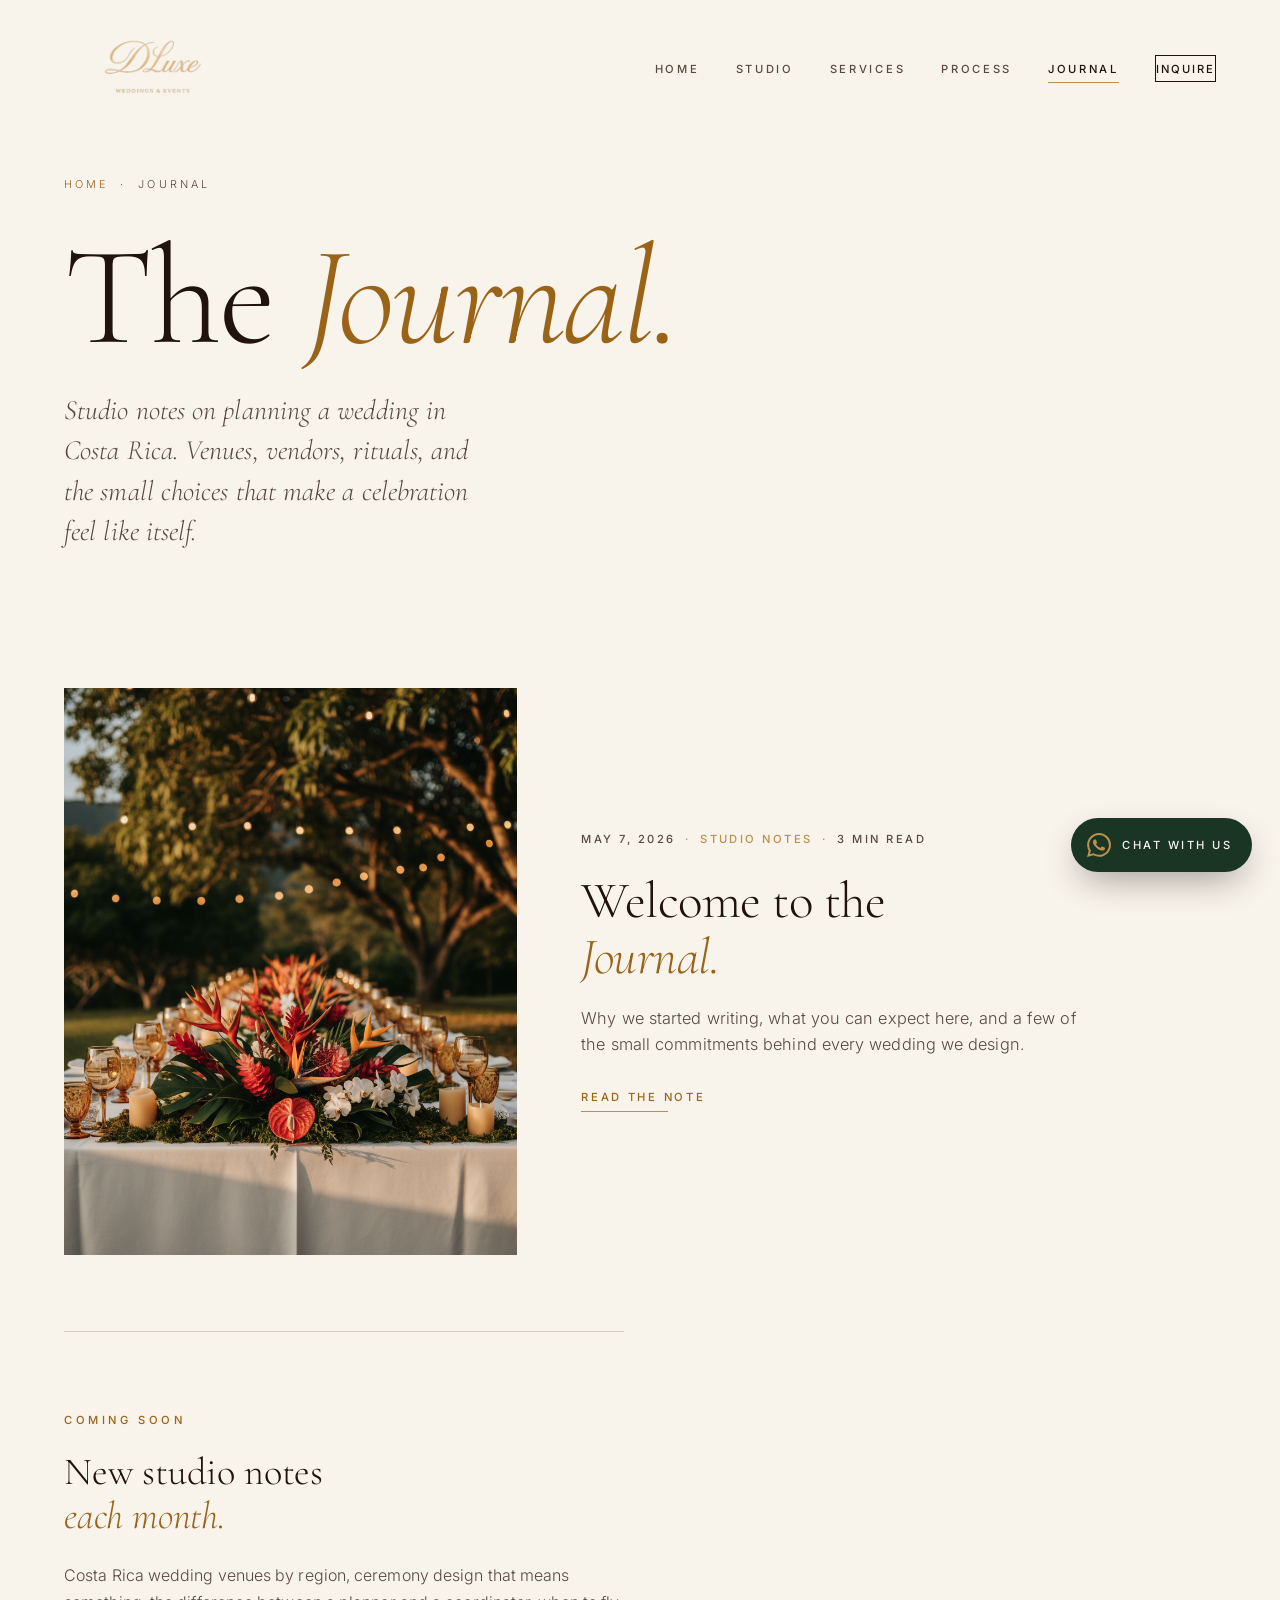
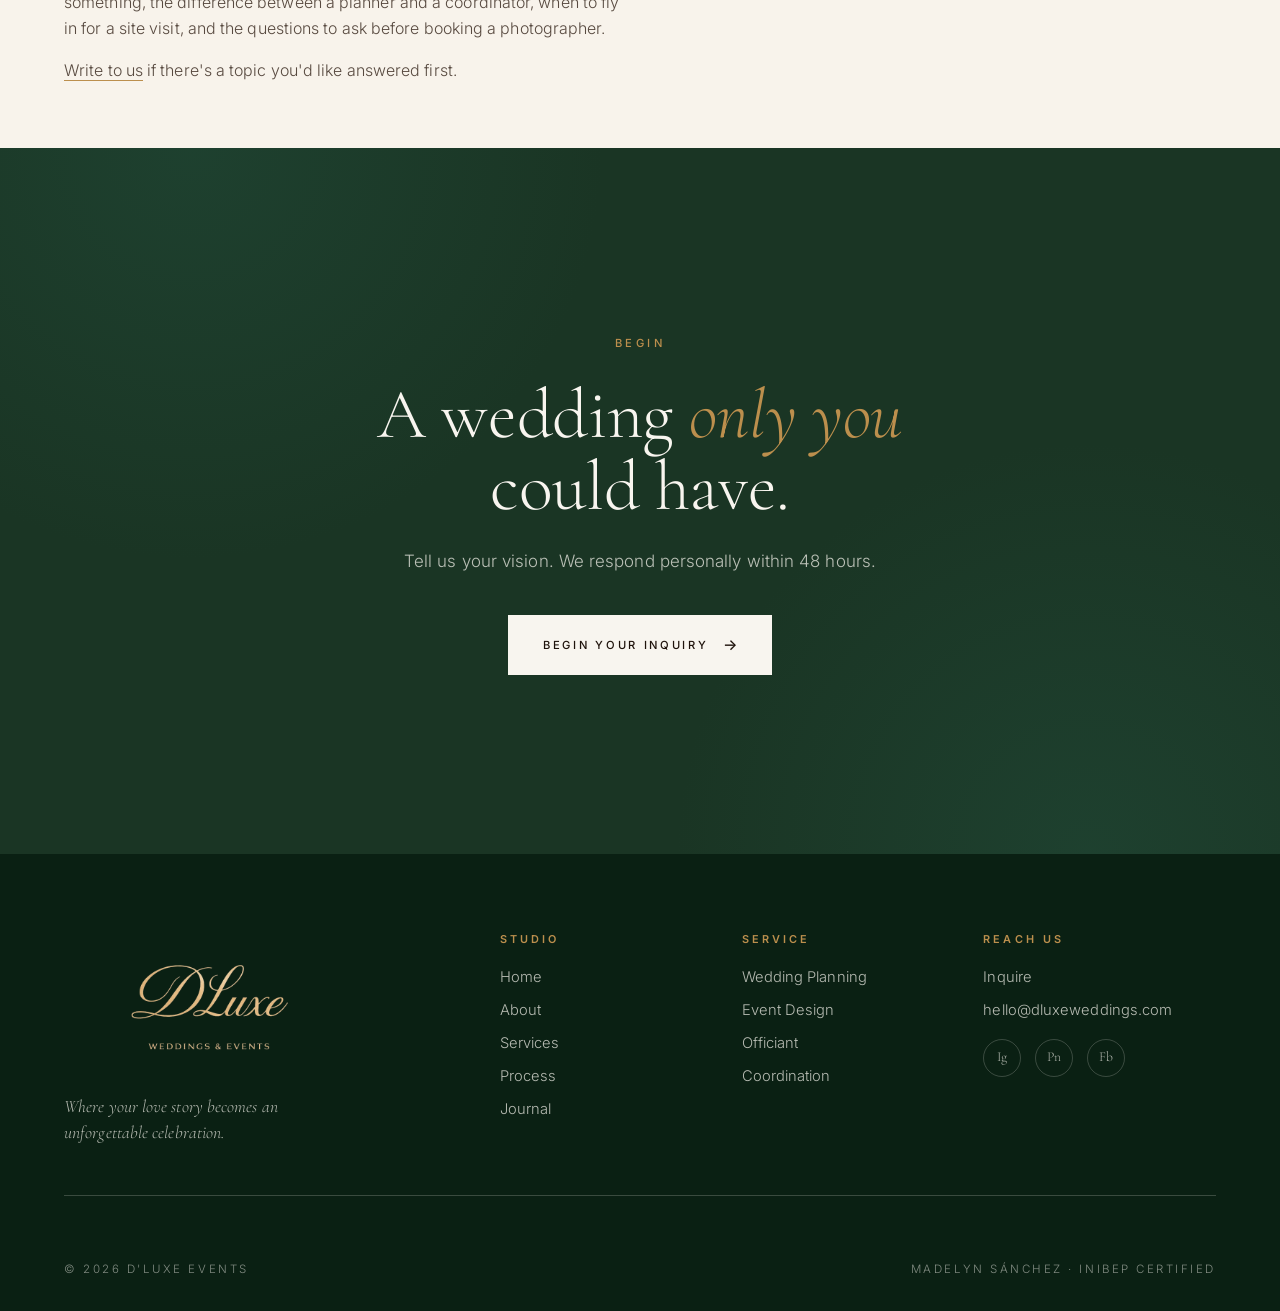
==== commit f8f31d3b: "Add WhatsApp chat bubble (moss + brass, +506 6405 2836)" ====
--- a/journal/index.html
+++ b/journal/index.html
@@ -193,6 +193,11 @@
   </div>
 </footer>
 
+<a class="wa-bubble" href="https://wa.me/50664052836?text=Hi%20Madelyn%20%E2%80%94%20we%20found%20D%27Luxe%20and%20would%20love%20to%20talk%20about%20a%20Costa%20Rica%20wedding." target="_blank" rel="noopener" aria-label="Chat with Madelyn on WhatsApp">
+  <svg class="wa-bubble-icon" viewBox="0 0 24 24" fill="currentColor" aria-hidden="true"><path d="M17.472 14.382c-.297-.149-1.758-.867-2.03-.967-.273-.099-.471-.148-.67.15-.197.297-.767.966-.94 1.164-.173.199-.347.223-.644.075-.297-.15-1.255-.463-2.39-1.475-.883-.788-1.48-1.761-1.653-2.059-.173-.297-.018-.458.13-.606.134-.133.298-.347.446-.52.149-.174.198-.298.298-.497.099-.198.05-.371-.025-.52-.075-.149-.669-1.612-.916-2.207-.242-.579-.487-.5-.669-.51-.173-.008-.371-.01-.57-.01-.198 0-.52.074-.792.372-.272.297-1.04 1.016-1.04 2.479 0 1.462 1.065 2.875 1.213 3.074.149.198 2.096 3.2 5.077 4.487.709.306 1.262.489 1.694.625.712.227 1.36.195 1.871.118.571-.085 1.758-.719 2.006-1.413.248-.694.248-1.289.173-1.413-.074-.124-.272-.198-.57-.347m-5.421 7.403h-.004a9.87 9.87 0 01-5.031-1.378l-.361-.214-3.741.982.998-3.648-.235-.374a9.86 9.86 0 01-1.51-5.26c.001-5.45 4.436-9.884 9.888-9.884 2.64 0 5.122 1.03 6.988 2.898a9.825 9.825 0 012.893 6.994c-.003 5.45-4.437 9.884-9.885 9.884m8.413-18.297A11.815 11.815 0 0012.05 0C5.495 0 .16 5.335.157 11.892c0 2.096.547 4.142 1.588 5.945L.057 24l6.305-1.654a11.882 11.882 0 005.683 1.448h.005c6.554 0 11.89-5.335 11.893-11.893a11.821 11.821 0 00-3.48-8.413Z"/></svg>
+  <span class="wa-bubble-label">Chat with us</span>
+</a>
+
 <script src="../assets/js/main.js"></script>
 </body>
 </html>
--- a/assets/css/style.css
+++ b/assets/css/style.css
@@ -1289,3 +1289,62 @@
 }
 .link-underline:hover { color: var(--brass-deep); }
 
+/* ==========================================================
+   WhatsApp bubble — fixed, bottom-right, moss + brass glyph
+   ========================================================== */
+
+.wa-bubble {
+  position: fixed;
+  right: clamp(1rem, 2.5vw, 1.75rem);
+  bottom: clamp(1rem, 2.5vw, 1.75rem);
+  z-index: 90;
+  display: inline-flex;
+  align-items: center;
+  gap: 0.7rem;
+  padding: 0.95rem 1.25rem 0.95rem 1rem;
+  background: var(--moss);
+  color: var(--bone);
+  border-radius: 999px;
+  box-shadow: 0 14px 36px -10px oklch(0.20 0.025 50 / 0.45);
+  font-family: var(--font-body);
+  font-size: 0.7rem;
+  font-weight: 500;
+  letter-spacing: 0.22em;
+  text-transform: uppercase;
+  text-decoration: none;
+  transition: transform .35s cubic-bezier(.16,1,.3,1), box-shadow .35s ease, background .25s ease, color .25s ease;
+}
+.wa-bubble:hover {
+  background: var(--moss-deep);
+  color: var(--bone);
+  transform: translateY(-3px);
+  box-shadow: 0 22px 50px -12px oklch(0.20 0.025 50 / 0.55);
+}
+.wa-bubble-icon {
+  width: 24px;
+  height: 24px;
+  color: var(--brass);
+  flex-shrink: 0;
+  transition: color .25s ease, transform .35s cubic-bezier(.16,1,.3,1);
+}
+.wa-bubble:hover .wa-bubble-icon {
+  color: var(--bone);
+  transform: rotate(-6deg);
+}
+
+@media (max-width: 600px) {
+  .wa-bubble {
+    padding: 0.95rem;
+    border-radius: 50%;
+    gap: 0;
+  }
+  .wa-bubble-label { display: none; }
+  .wa-bubble-icon { width: 26px; height: 26px; }
+}
+
+/* Hide WhatsApp bubble when the mobile menu drawer is open
+   (drawer covers viewport at z-index: 100, bubble at 90, but this
+   keeps the layout cleaner and avoids ghosted shadows behind the panel) */
+.nav-links.open ~ .wa-bubble,
+body:has(.nav-links.open) .wa-bubble { opacity: 0; pointer-events: none; }
+
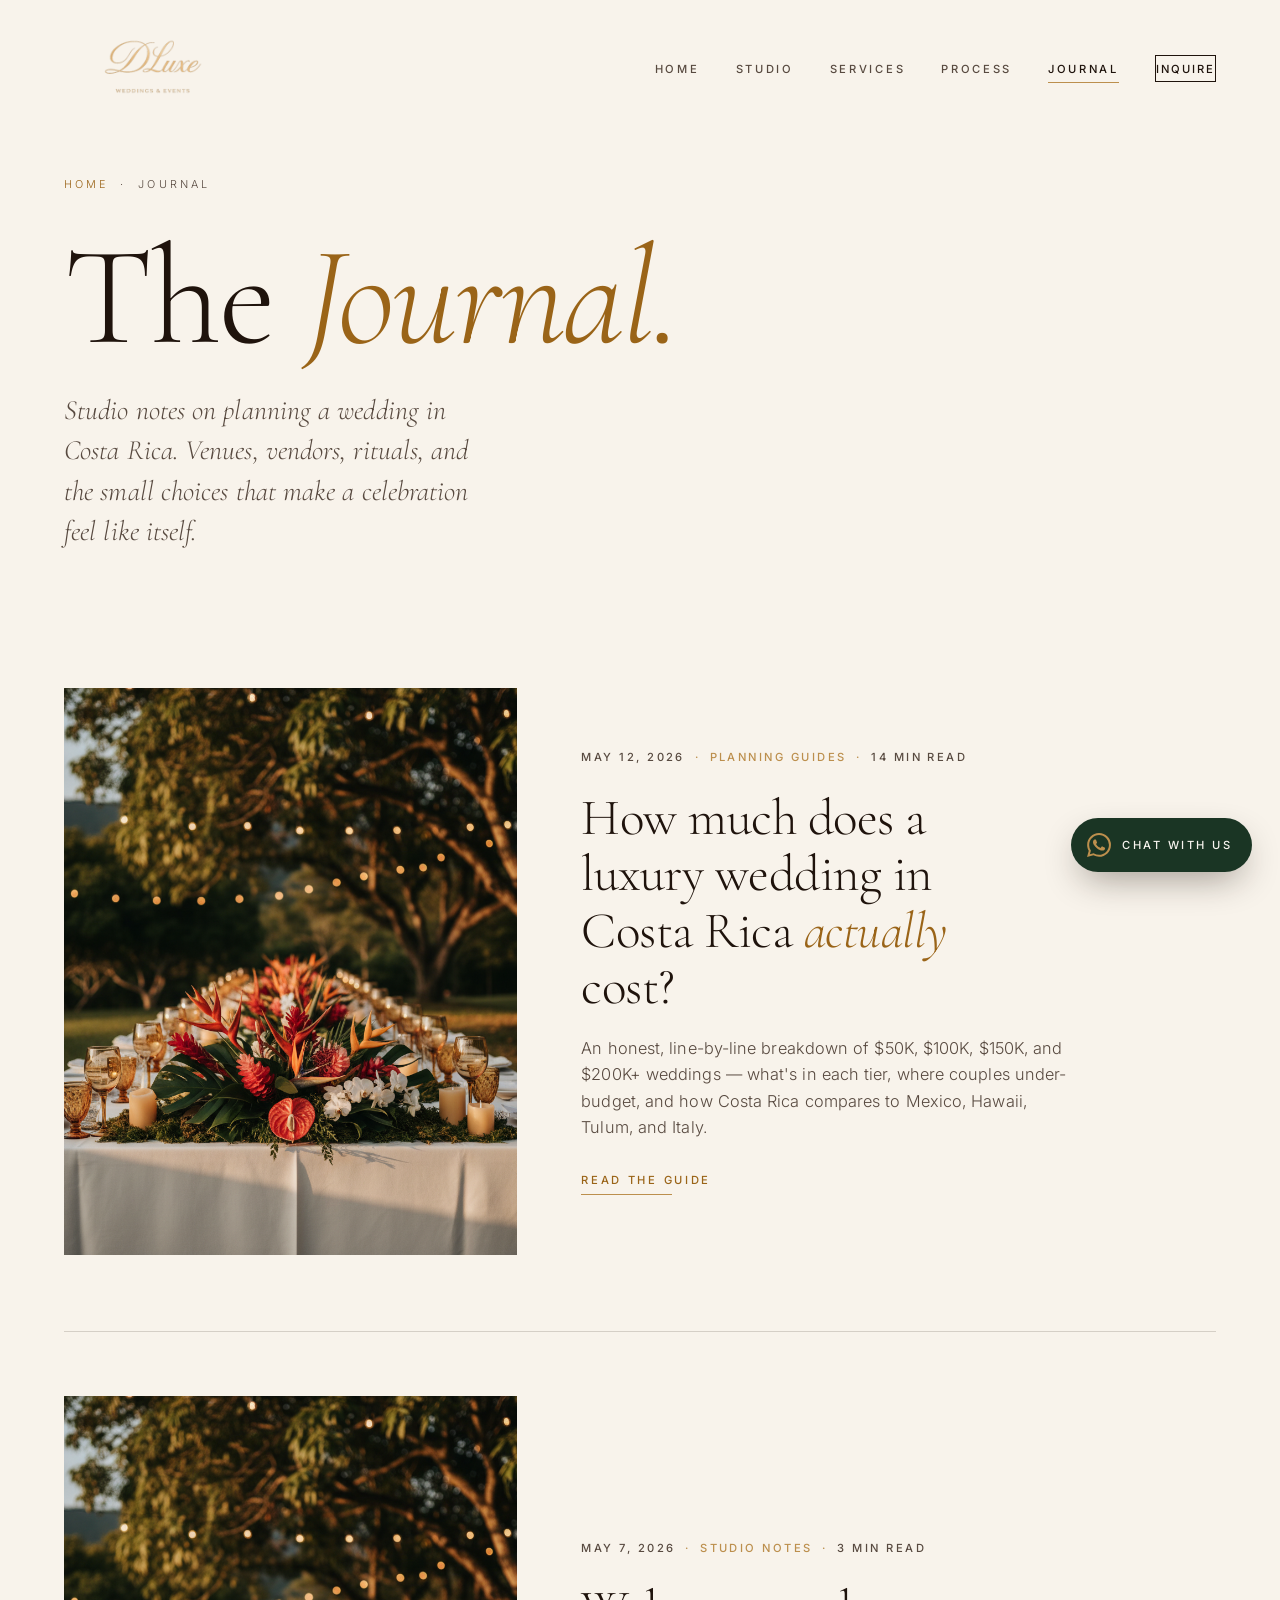
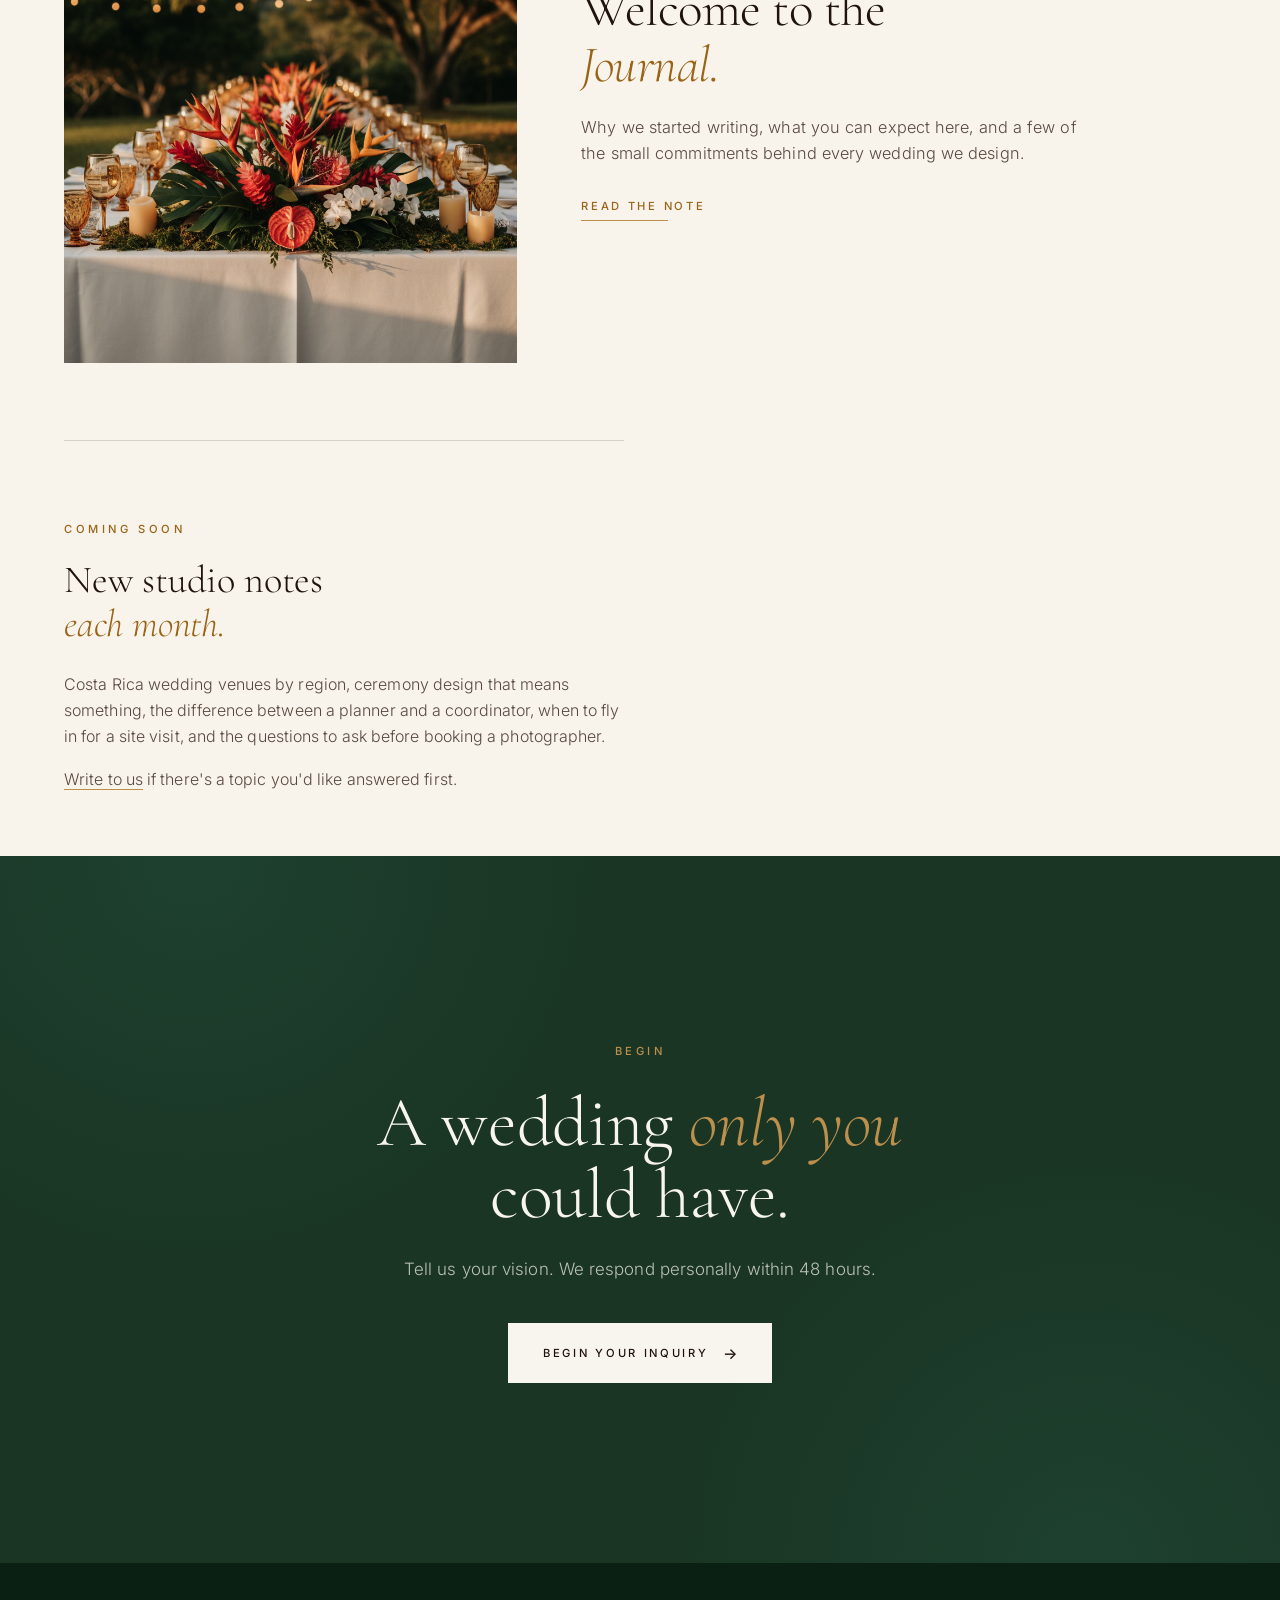
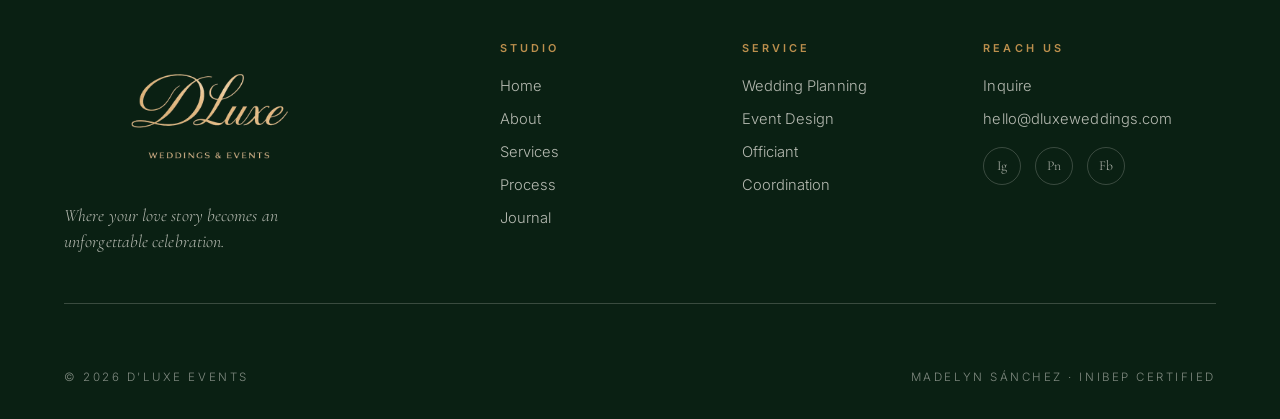
==== commit 3b194ab0: "Publish luxury Costa Rica wedding cost guide (Journal) New long-form article authored by Madelyn Sán" ====
--- a/journal/index.html
+++ b/journal/index.html
@@ -97,6 +97,17 @@
       "blogPost": [
         {
           "@type": "BlogPosting",
+          "@id": "https://dluxeweddings.com/journal/luxury-costa-rica-wedding-cost-2026.html",
+          "headline": "How Much Does a Luxury Wedding in Costa Rica Cost? $50K, $100K, $150K+ Breakdowns (2026)",
+          "datePublished": "2026-05-12",
+          "dateModified": "2026-05-12",
+          "author": {"@id": "https://dluxeweddings.com/about.html#madelyn"},
+          "url": "https://dluxeweddings.com/journal/luxury-costa-rica-wedding-cost-2026.html",
+          "description": "A Costa Rica luxury wedding runs $50K–$200K+ for 40–120 guests. INIBEP-certified planner Madelyn Sánchez breaks down every line item, by tier.",
+          "articleSection": "Planning Guides"
+        },
+        {
+          "@type": "BlogPosting",
           "@id": "https://dluxeweddings.com/journal/welcome-to-the-journal.html",
           "headline": "Welcome to the Journal",
           "datePublished": "2026-05-07",
@@ -144,6 +155,24 @@
     <ul class="journal-list r">
 
       <li class="journal-card">
+        <a href="luxury-costa-rica-wedding-cost-2026.html" class="journal-card-link">
+          <div class="journal-card-img" style="background-image: url('../assets/images/dluxe-editorial-tablescape-portrait.png');"></div>
+          <div class="journal-card-body">
+            <div class="journal-card-meta">
+              <time datetime="2026-05-12">May 12, 2026</time>
+              <span>·</span>
+              <span>Planning Guides</span>
+              <span>·</span>
+              <span>14 min read</span>
+            </div>
+            <h2 class="journal-card-title">How much does a luxury wedding in Costa Rica <span class="it">actually</span> cost?</h2>
+            <p class="journal-card-excerpt">An honest, line-by-line breakdown of $50K, $100K, $150K, and $200K+ weddings — what's in each tier, where couples under-budget, and how Costa Rica compares to Mexico, Hawaii, Tulum, and Italy.</p>
+            <span class="journal-card-cta">Read the guide</span>
+          </div>
+        </a>
+      </li>
+
+      <li class="journal-card">
         <a href="welcome-to-the-journal.html" class="journal-card-link">
           <div class="journal-card-img" style="background-image: url('../assets/images/dluxe-editorial-tablescape-portrait.png');"></div>
           <div class="journal-card-body">
--- a/assets/css/style.css
+++ b/assets/css/style.css
@@ -325,6 +325,41 @@
     radial-gradient(ellipse 60% 80% at 0% 100%, oklch(0.18 0.03 155 / 0.6), transparent 60%);
   pointer-events: none;
 }
+
+/* Hero ambient particles — slow-drifting rings, leaves, orchids, petals */
+.hero-particles {
+  position: absolute;
+  inset: 0;
+  pointer-events: none;
+  z-index: 1;
+  overflow: hidden;
+}
+.hp {
+  position: absolute;
+  top: -8%;
+  opacity: 0;
+  will-change: transform, opacity;
+  animation: hp-drift var(--dur, 28s) linear infinite;
+  animation-delay: var(--d, 0s);
+}
+.hp img {
+  display: block;
+  width: 100%;
+  height: 100%;
+  object-fit: contain;
+  user-select: none;
+  -webkit-user-drag: none;
+}
+@keyframes hp-drift {
+  0%   { transform: translate3d(0, 0, 0) rotate(0deg); opacity: 0; }
+  6%   { opacity: var(--o, .18); }
+  94%  { opacity: var(--o, .18); }
+  100% { transform: translate3d(var(--x, 30px), 130vh, 0) rotate(var(--r, 360deg)); opacity: 0; }
+}
+@media (max-width: 600px) {
+  /* Halve density on phones to keep low-end devices smooth */
+  .hp:nth-child(even) { display: none; }
+}
 .hero h1, .hero h2, .hero h3 { color: var(--bone); }
 
 .hero-grid {
@@ -405,10 +440,10 @@
 .hero-meta strong { color: var(--brass); font-weight: 400; font-style: normal; letter-spacing: 0.18em; text-transform: uppercase; font-size: 0.7rem; display: block; margin-bottom: .35rem; }
 
 @media (max-width: 1024px) {
-  .hero { padding: 9rem 0 4rem; }
+  .hero { padding: 9rem 0 4rem; flex-direction: column; }
   .hero-grid { grid-template-columns: 1fr; gap: 3rem; align-items: start; }
   .hero-image { max-width: 100%; margin-right: 0; }
-  .hero-meta { position: static; text-align: left; padding: 1rem var(--pad-x) 0; }
+  .hero-meta { position: static; text-align: left; padding: 1rem var(--pad-x) 0; width: 100%; }
 }
 
 /* ========== Marquee section opener ========== */
@@ -1288,6 +1323,161 @@
   transition: color .25s ease;
 }
 .link-underline:hover { color: var(--brass-deep); }
+
+/* ==========================================================
+   Long-form editorial article: tables, callouts, sub-heads
+   ========================================================== */
+
+.post-body h2 {
+  font-family: var(--font-display);
+  font-weight: 400;
+  font-size: clamp(1.6rem, 2.6vw, 2.1rem);
+  line-height: 1.25;
+  margin: 3rem 0 1.25rem;
+  color: var(--ink);
+  letter-spacing: -0.005em;
+}
+.post-body h2 .it { font-style: italic; color: var(--brass-deep); }
+.post-body h3 {
+  font-family: var(--font-display);
+  font-weight: 400;
+  font-size: clamp(1.15rem, 1.7vw, 1.35rem);
+  line-height: 1.3;
+  margin: 2.25rem 0 0.85rem;
+  color: var(--ink);
+  font-style: italic;
+}
+.post-body h2 + p,
+.post-body h3 + p { margin-top: 0; }
+
+.post-table-wrap {
+  margin: 1.75rem 0 2.25rem;
+  border: 1px solid var(--hairline);
+  border-radius: 2px;
+  background: var(--paper);
+  overflow-x: auto;
+  -webkit-overflow-scrolling: touch;
+}
+.post-table {
+  width: 100%;
+  min-width: 560px;
+  border-collapse: collapse;
+  font-family: var(--font-body);
+  font-size: 0.93rem;
+  line-height: 1.5;
+}
+.post-table caption {
+  caption-side: top;
+  text-align: left;
+  font-family: var(--font-body);
+  font-size: 0.7rem;
+  font-weight: 500;
+  letter-spacing: 0.22em;
+  text-transform: uppercase;
+  color: var(--brass-deep);
+  padding: 1rem 1.25rem 0.6rem;
+}
+.post-table thead th {
+  text-align: left;
+  font-family: var(--font-body);
+  font-size: 0.72rem;
+  font-weight: 500;
+  letter-spacing: 0.16em;
+  text-transform: uppercase;
+  color: var(--ink-soft);
+  padding: 0.85rem 1.1rem;
+  border-bottom: 1px solid var(--hairline);
+  background: var(--paper-deep);
+}
+.post-table tbody td {
+  padding: 0.8rem 1.1rem;
+  border-bottom: 1px solid var(--hairline);
+  color: var(--ink);
+  vertical-align: top;
+}
+.post-table tbody tr:last-child td { border-bottom: none; }
+.post-table tbody tr:nth-child(odd) td { background: transparent; }
+.post-table tbody tr.is-total td {
+  font-weight: 600;
+  background: var(--paper-deep);
+  border-top: 1px solid var(--brass);
+  border-bottom: none;
+}
+.post-table .num { text-align: right; font-variant-numeric: tabular-nums; white-space: nowrap; }
+.post-table .pct { text-align: right; font-variant-numeric: tabular-nums; color: var(--ink-soft); white-space: nowrap; }
+.post-table .note { color: var(--ink-soft); font-size: 0.85rem; }
+
+.post-callout {
+  margin: 2rem 0;
+  padding: 1.4rem 1.5rem 1.4rem 1.75rem;
+  border-left: 2px solid var(--brass);
+  background: var(--paper-deep);
+  font-family: var(--font-body);
+  font-size: 0.98rem;
+  line-height: 1.6;
+  color: var(--ink);
+}
+.post-callout strong { color: var(--brass-deep); font-weight: 600; }
+.post-callout p { margin: 0; }
+.post-callout p + p { margin-top: 0.6rem; }
+
+.post-author-bio {
+  margin-top: 3.5rem;
+  padding: 1.75rem 0 0;
+  border-top: 1px solid var(--hairline);
+  font-size: 0.95rem;
+  line-height: 1.65;
+  color: var(--ink-soft);
+}
+.post-author-bio strong { color: var(--ink); font-weight: 500; }
+.post-author-bio a { color: var(--brass-deep); border-bottom: 1px solid var(--brass); }
+.post-author-bio em { font-style: italic; }
+.post-update-note {
+  font-size: 0.82rem;
+  color: var(--ink-soft);
+  font-style: italic;
+  margin-top: 1rem;
+}
+
+.post-toc {
+  margin: 2rem 0 2.5rem;
+  padding: 1.25rem 1.5rem;
+  border: 1px solid var(--hairline);
+  background: var(--paper);
+}
+.post-toc-title {
+  font-size: 0.7rem;
+  font-weight: 500;
+  letter-spacing: 0.28em;
+  text-transform: uppercase;
+  color: var(--brass-deep);
+  margin: 0 0 0.85rem;
+}
+.post-toc ol {
+  list-style: none;
+  margin: 0;
+  padding: 0;
+  counter-reset: toc;
+  columns: 2;
+  column-gap: 2rem;
+}
+@media (max-width: 640px) { .post-toc ol { columns: 1; } }
+.post-toc li {
+  counter-increment: toc;
+  padding: 0.3rem 0;
+  font-family: var(--font-body);
+  font-size: 0.92rem;
+  break-inside: avoid;
+}
+.post-toc li::before {
+  content: counter(toc, decimal-leading-zero);
+  font-size: 0.7rem;
+  letter-spacing: 0.18em;
+  color: var(--brass);
+  margin-right: 0.7rem;
+}
+.post-toc a { color: var(--ink); }
+.post-toc a:hover { color: var(--brass-deep); }
 
 /* ==========================================================
    WhatsApp bubble — fixed, bottom-right, moss + brass glyph
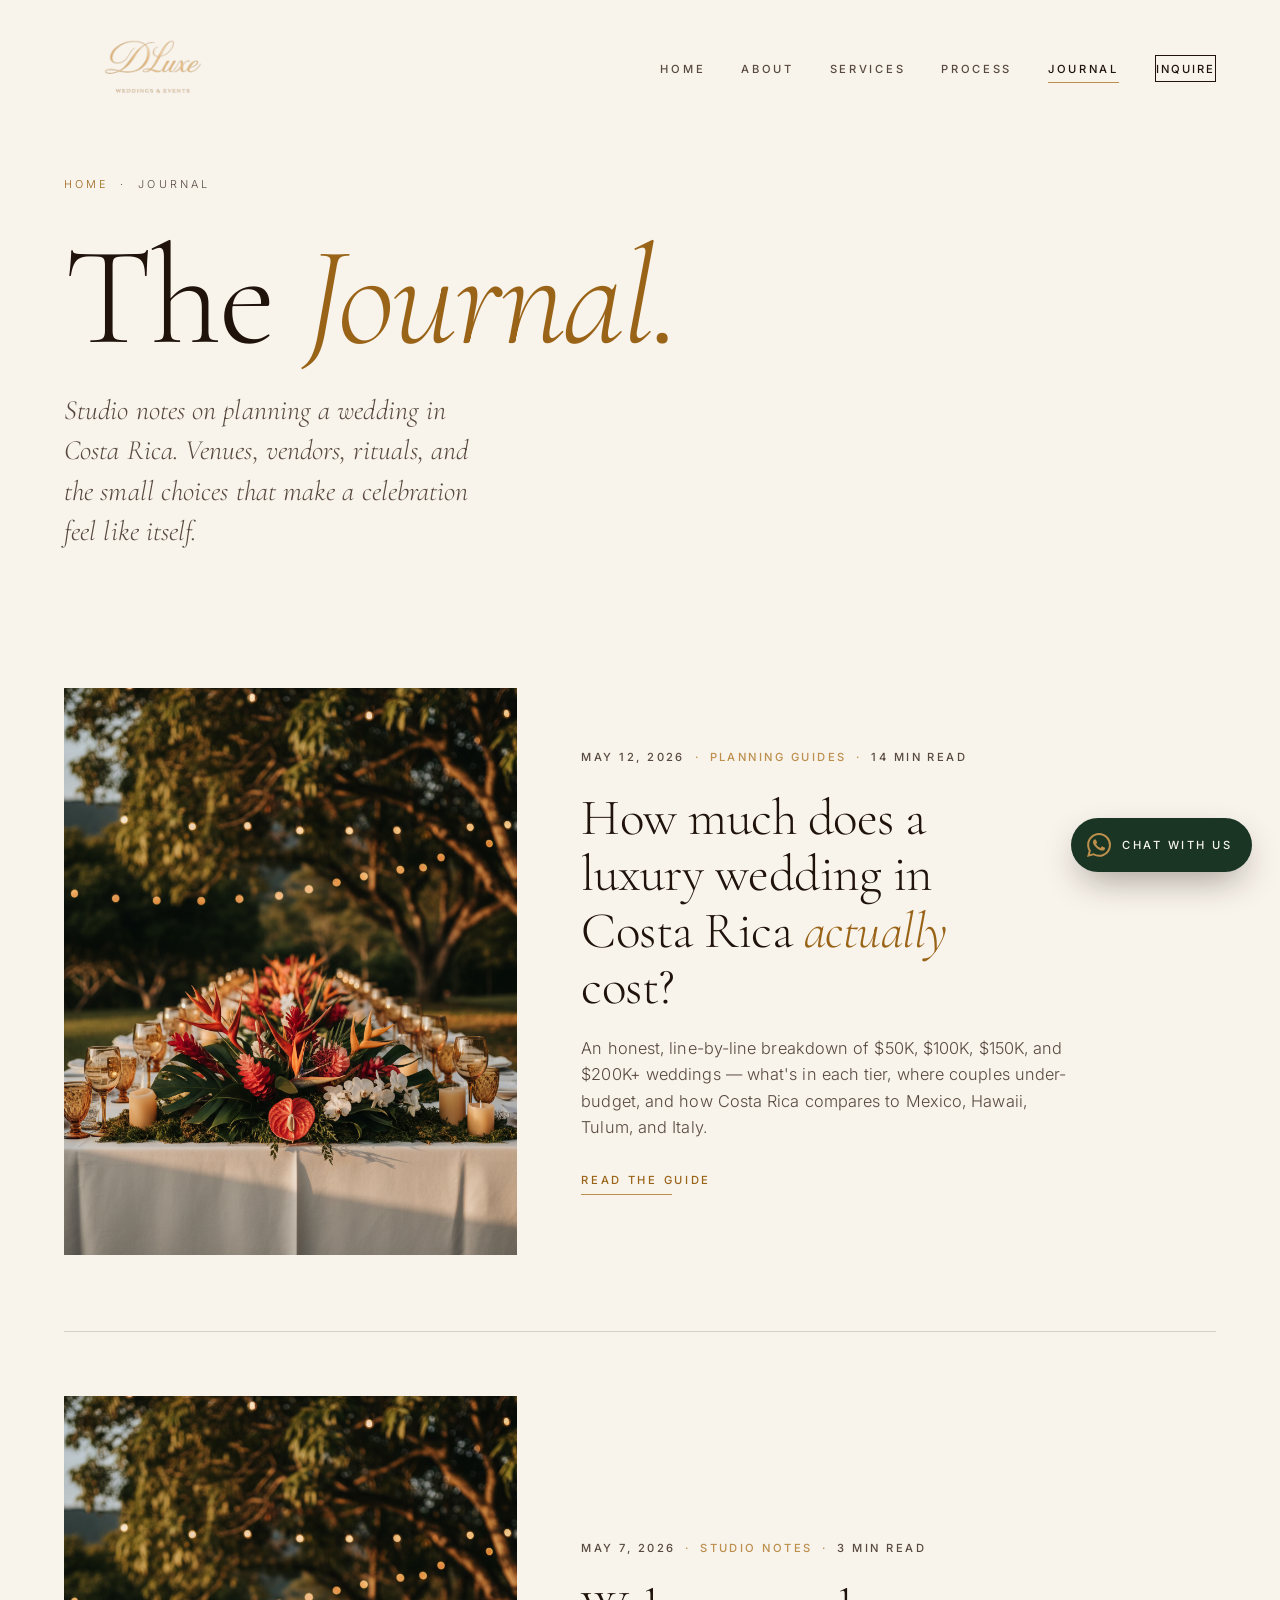
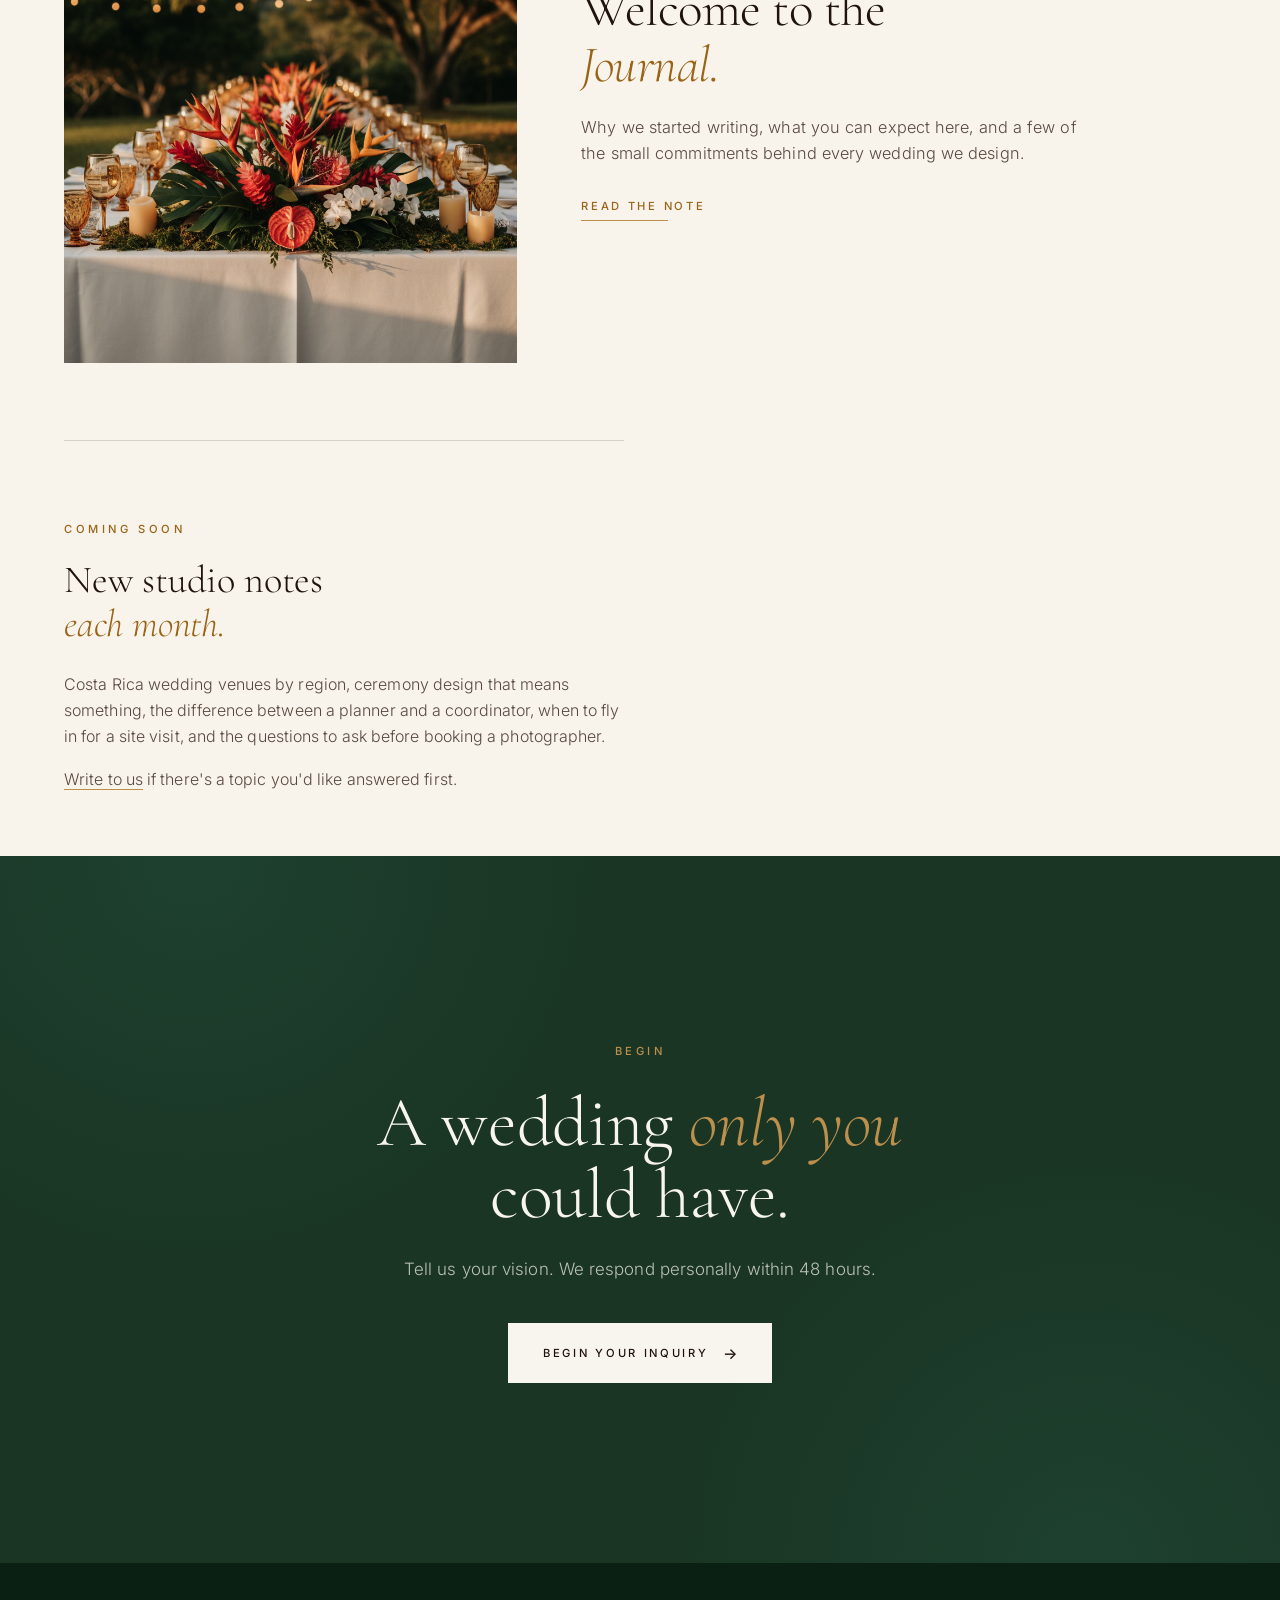
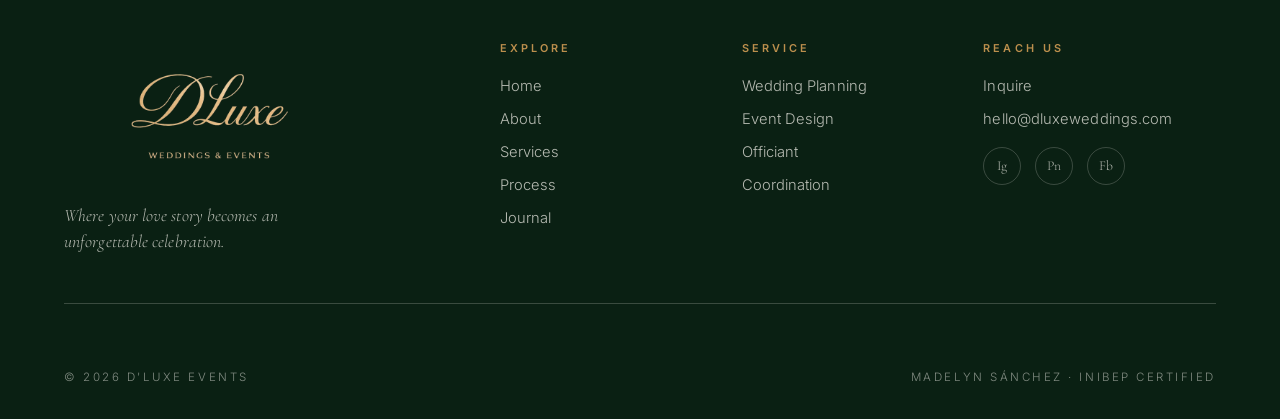
==== commit 51bc962e: "Positioning shift: events company that specializes in weddings - Drop 'studio' descriptor sitewide (" ====
--- a/journal/index.html
+++ b/journal/index.html
@@ -47,7 +47,7 @@
         "url": "https://dluxeweddings.com/assets/images/dluxe-logo-transparent.png"
       },
       "image": "https://dluxeweddings.com/assets/images/dluxe-mosaic-a-arch-wide.png",
-      "description": "A luxury wedding planning and event design studio in Costa Rica, led by Madelyn Sánchez, internationally certified by INIBEP. Bespoke weddings designed individually — no packages, no templates.",
+      "description": "An events company in Costa Rica led by Madelyn Sánchez, internationally certified by INIBEP. Weddings are the deepest specialty. Bespoke and individual — no packages, no templates.",
       "email": "hello@dluxeweddings.com",
       "areaServed": [
         {"@type": "Country", "name": "Costa Rica"},
@@ -134,7 +134,7 @@
   <button class="nav-toggle" aria-label="Menu"><span></span><span></span><span></span></button>
   <ul class="nav-links">
     <li><a href="../index.html">Home</a></li>
-    <li><a href="../about.html">Studio</a></li>
+    <li><a href="../about.html">About</a></li>
     <li><a href="../services.html">Services</a></li>
     <li><a href="../process.html">Process</a></li>
     <li><a href="index.html" class="active">Journal</a></li>
@@ -214,7 +214,7 @@
   <div class="wrap">
     <div class="foot-grid">
       <div><div class="foot-mark"><img src="../assets/images/dluxe-logo-transparent.png" alt="D'Luxe Weddings &amp; Events"></div><p class="foot-tag">Where your love story becomes an unforgettable celebration.</p></div>
-      <div><h4>Studio</h4><ul><li><a href="../index.html">Home</a></li><li><a href="../about.html">About</a></li><li><a href="../services.html">Services</a></li><li><a href="../process.html">Process</a></li><li><a href="index.html">Journal</a></li></ul></div>
+      <div><h4>Explore</h4><ul><li><a href="../index.html">Home</a></li><li><a href="../about.html">About</a></li><li><a href="../services.html">Services</a></li><li><a href="../process.html">Process</a></li><li><a href="index.html">Journal</a></li></ul></div>
       <div><h4>Service</h4><ul><li><a href="../services.html">Wedding Planning</a></li><li><a href="../services.html">Event Design</a></li><li><a href="../services.html">Officiant</a></li><li><a href="../services.html">Coordination</a></li></ul></div>
       <div><h4>Reach Us</h4><ul><li><a href="../contact.html">Inquire</a></li><li><a href="mailto:hello@dluxeweddings.com">hello@dluxeweddings.com</a></li></ul><div class="socials"><a href="#" aria-label="Instagram">Ig</a><a href="#" aria-label="Pinterest">Pn</a><a href="#" aria-label="Facebook">Fb</a></div></div>
     </div>
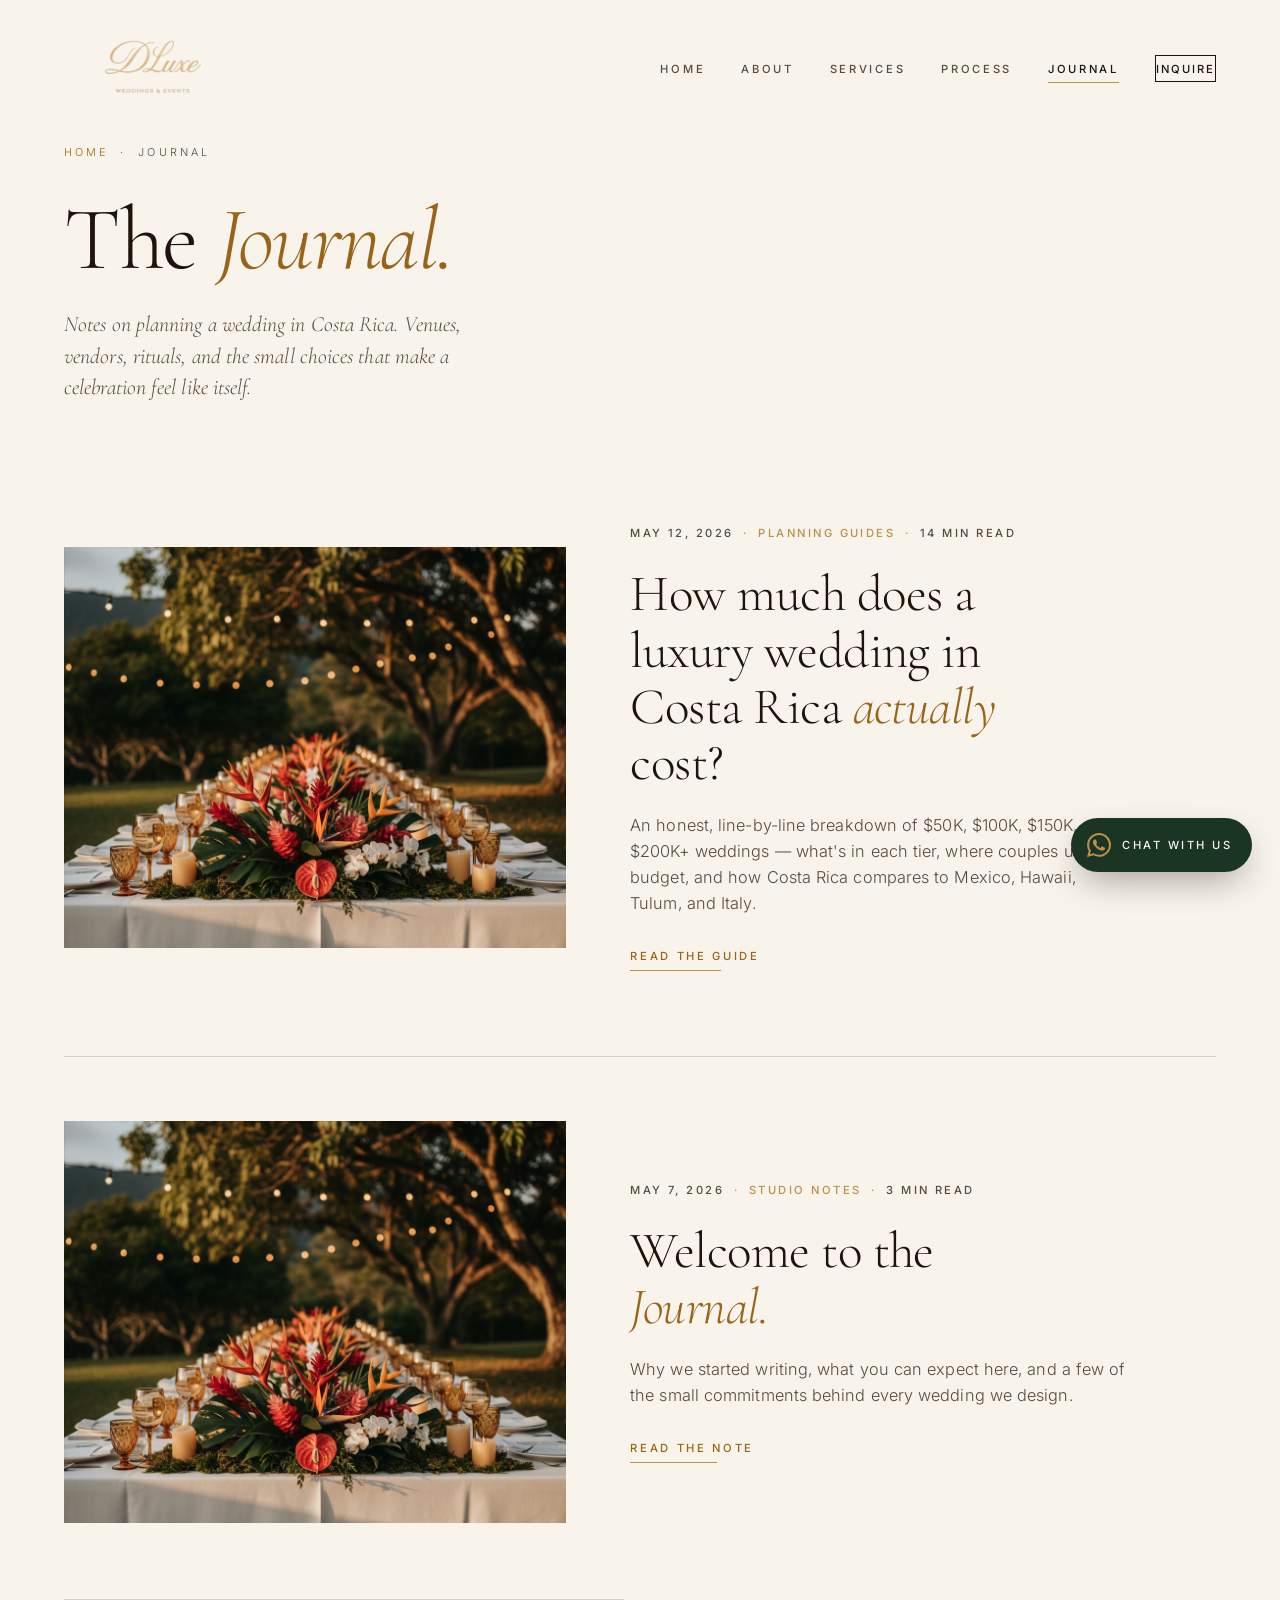
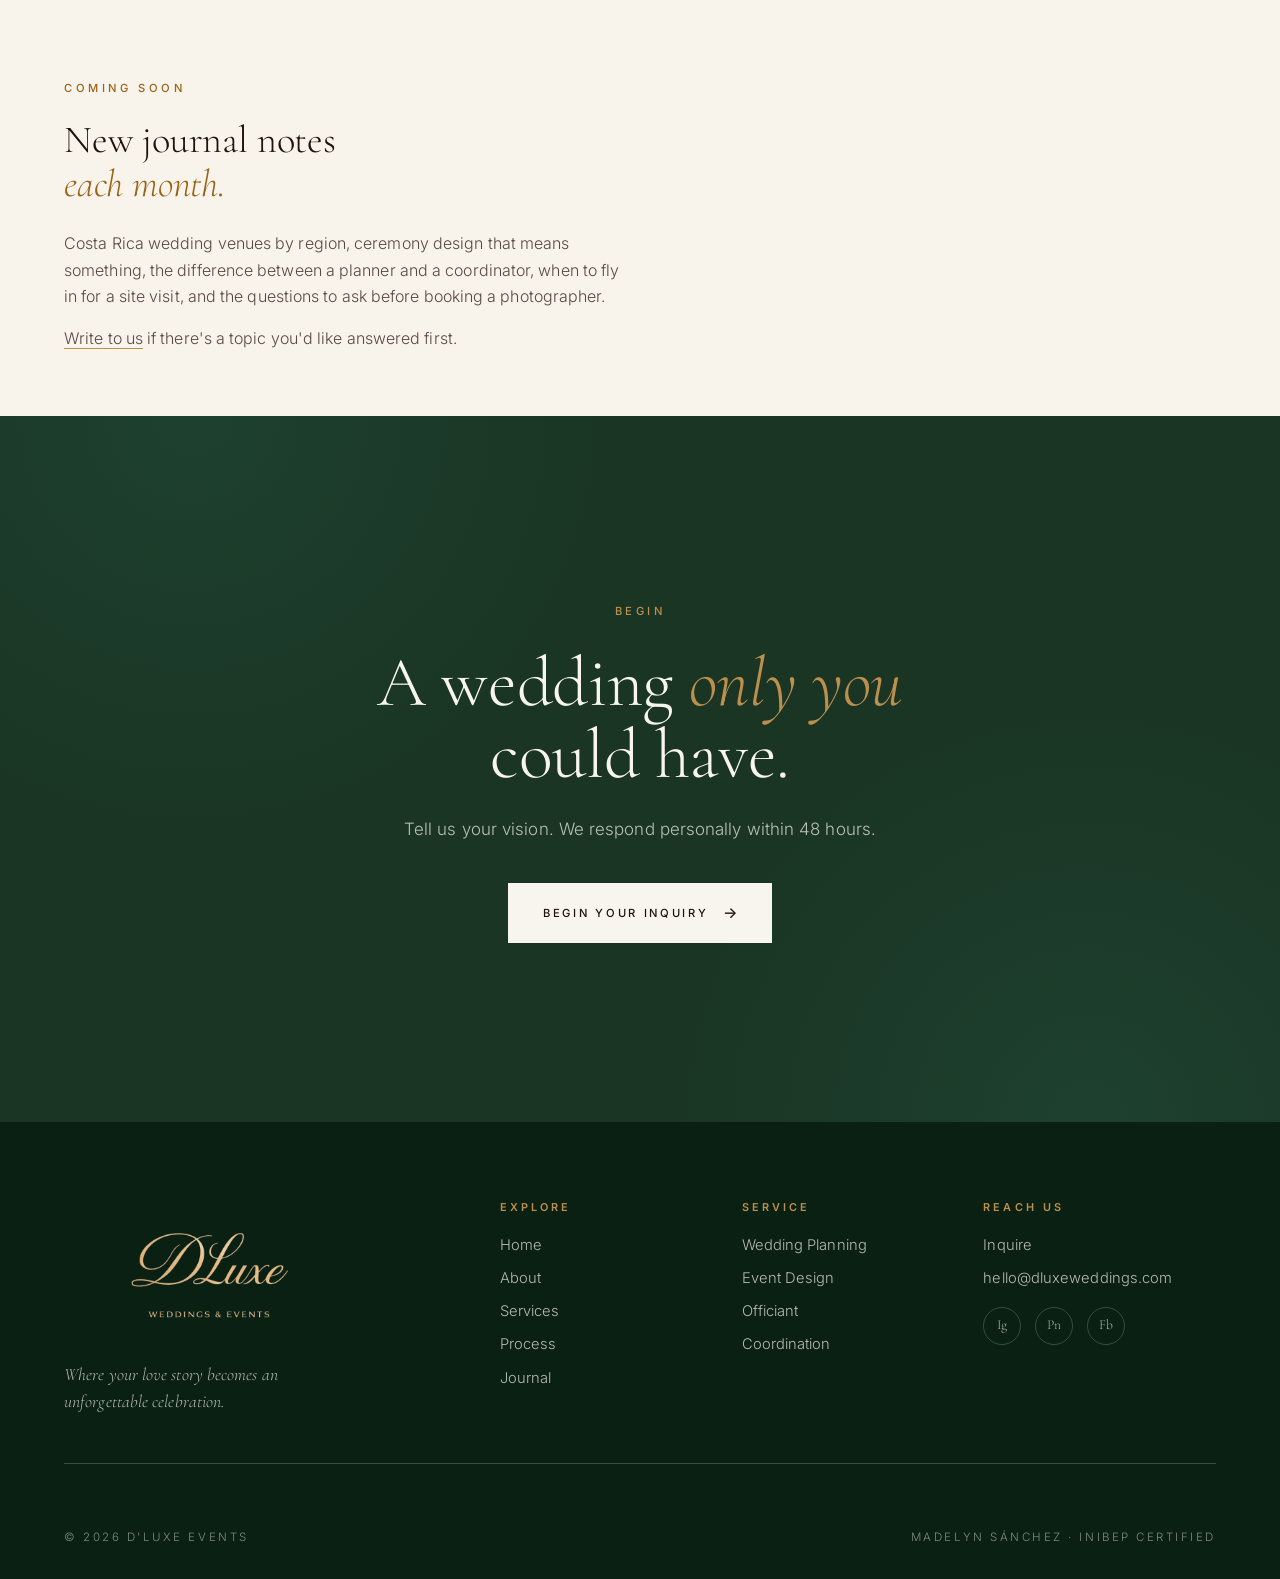
==== commit 5e2c8843: "Journal: widen listing, restrain H1, fix empty-state copy - Listing wrapped in wrap-wide (1440px max" ====
--- a/journal/index.html
+++ b/journal/index.html
@@ -142,16 +142,16 @@
   </ul>
 </nav>
 
-<header class="page-head">
-  <div class="wrap">
+<header class="page-head journal-head">
+  <div class="wrap-wide">
     <p class="crumb"><a href="../index.html">Home</a> &nbsp;·&nbsp; Journal</p>
     <h1>The <span class="it">Journal.</span></h1>
-    <p class="lede">Studio notes on planning a wedding in Costa Rica. Venues, vendors, rituals, and the small choices that make a celebration feel like itself.</p>
+    <p class="lede">Notes on planning a wedding in Costa Rica. Venues, vendors, rituals, and the small choices that make a celebration feel like itself.</p>
   </div>
 </header>
 
 <section class="tight">
-  <div class="wrap">
+  <div class="wrap-wide">
     <ul class="journal-list r">
 
       <li class="journal-card">
@@ -192,7 +192,7 @@
 
       <li class="journal-empty">
         <span class="eyebrow">Coming soon</span>
-        <h3 class="journal-empty-title">New studio notes <span class="it">each month.</span></h3>
+        <h3 class="journal-empty-title">New journal notes <span class="it">each month.</span></h3>
         <p class="journal-empty-text">Costa Rica wedding venues by region, ceremony design that means something, the difference between a planner and a coordinator, when to fly in for a site visit, and the questions to ask before booking a photographer.</p>
         <p class="journal-empty-text"><a href="../contact.html" class="link-underline">Write to us</a> if there's a topic you'd like answered first.</p>
       </li>
--- a/assets/css/style.css
+++ b/assets/css/style.css
@@ -1026,18 +1026,26 @@
 
 .journal-card-link {
   display: grid;
-  grid-template-columns: 5fr 7fr;
-  gap: clamp(2rem, 5vw, 5rem);
+  grid-template-columns: 6fr 7fr;
+  gap: clamp(2rem, 5vw, 6rem);
   align-items: center;
   color: inherit;
   transition: opacity .35s ease;
 }
+
+/* Journal page heading — restrained, less overpowering than other inner pages */
+.page-head.journal-head { padding: 9rem 0 3rem; }
+.page-head.journal-head h1 {
+  font-size: clamp(2.75rem, 7vw, 6rem);
+  margin-bottom: 1.5rem;
+}
+.page-head.journal-head .lede { max-width: 48ch; font-size: clamp(1.15rem, 1.7vw, 1.45rem); }
 .journal-card-link:hover { color: inherit; }
 .journal-card-link:hover .journal-card-title { color: var(--brass-deep); }
 .journal-card-link:hover .journal-card-img { filter: saturate(1.15) brightness(1.03); }
 
 .journal-card-img {
-  aspect-ratio: 4/5;
+  aspect-ratio: 5/4;
   background-size: cover;
   background-position: center;
   filter: saturate(1.05);
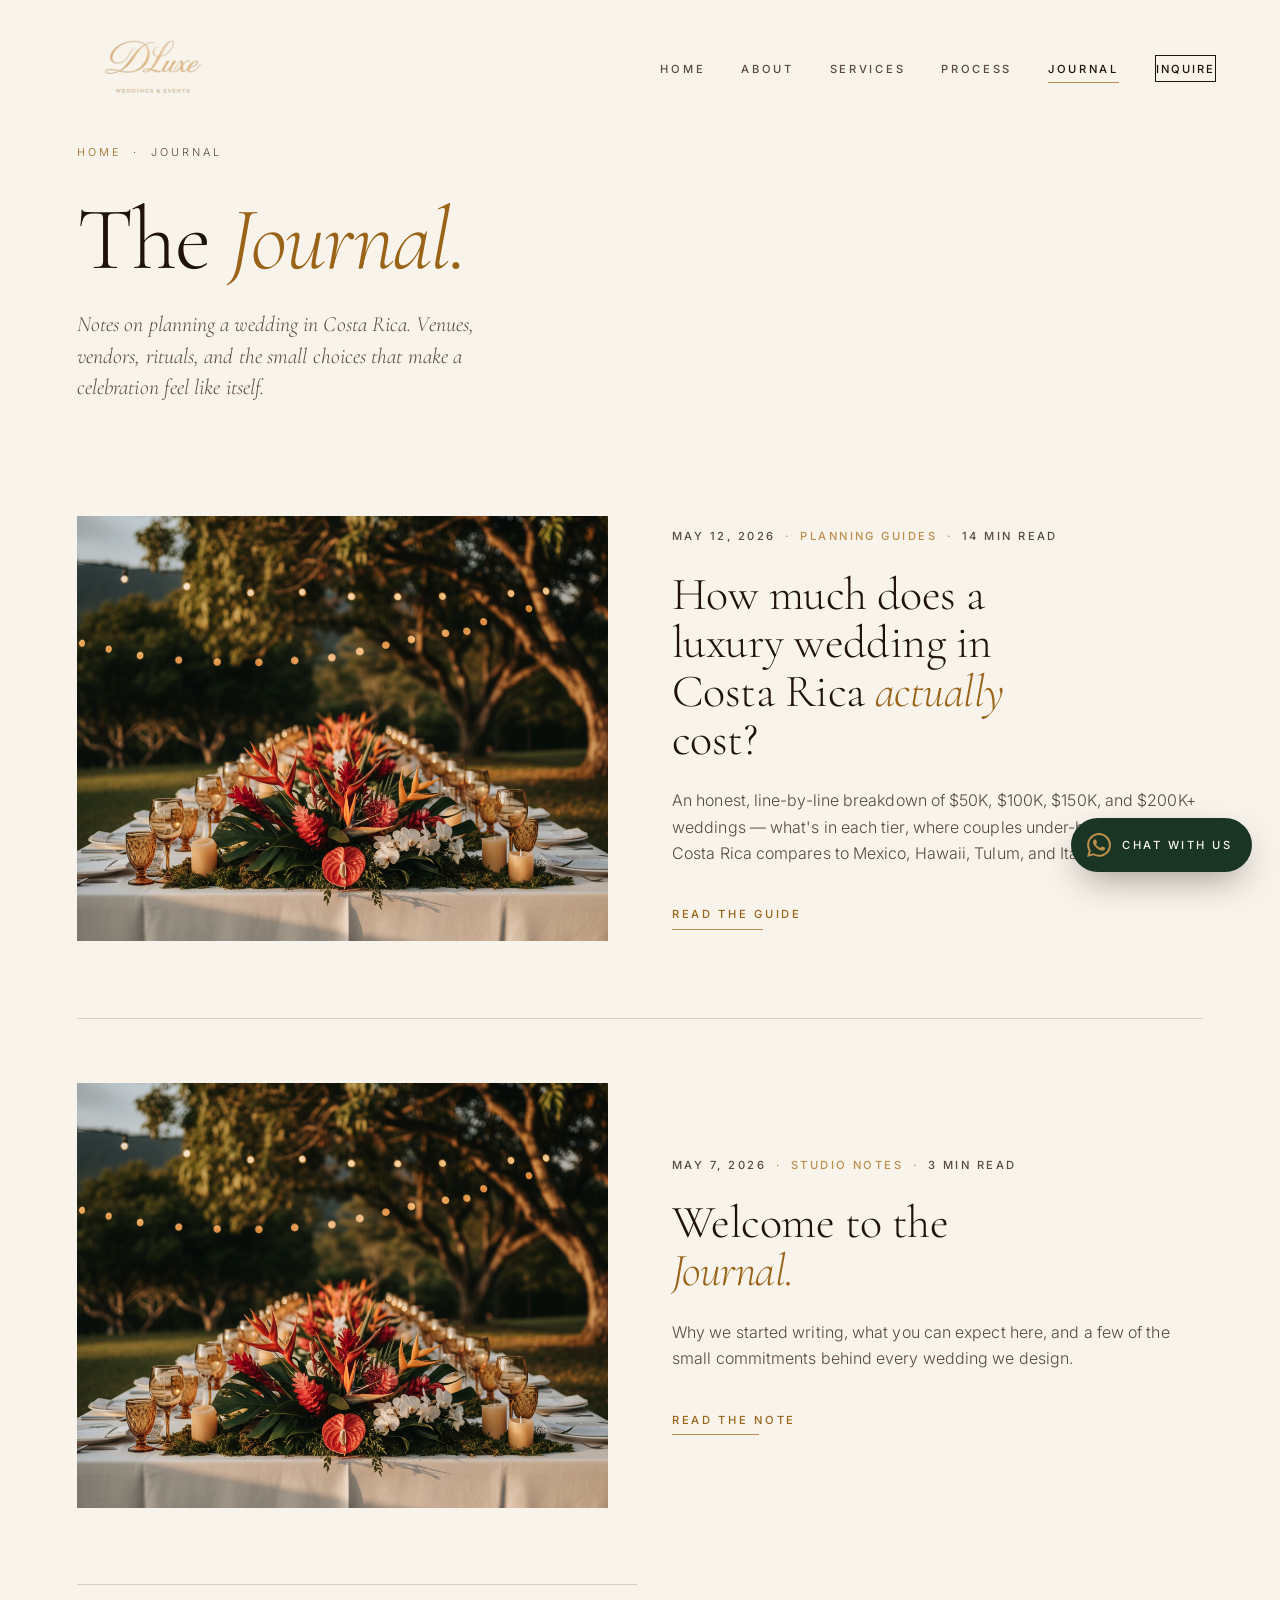
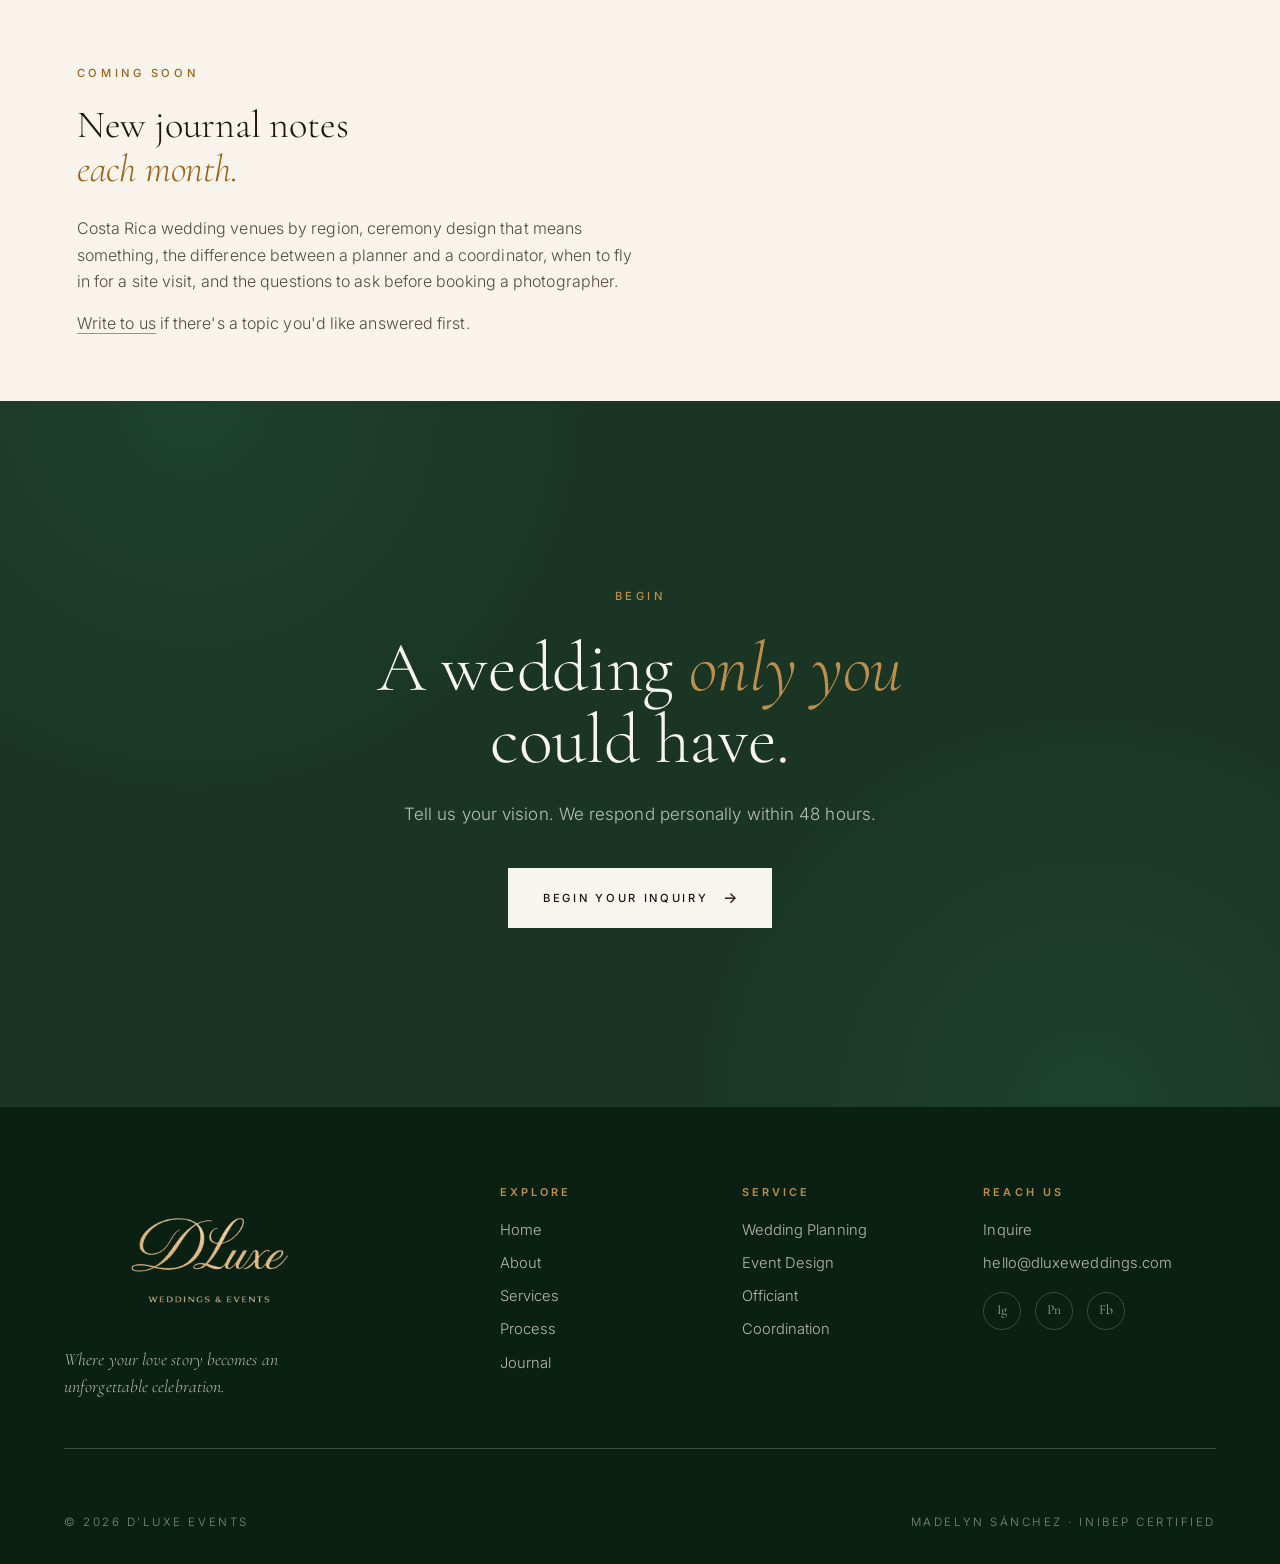
==== commit 3a41d6c2: "Journal listing: fluid full-width responsive layout - Add .wrap-fluid utility (no max-width, just cl" ====
--- a/journal/index.html
+++ b/journal/index.html
@@ -143,7 +143,7 @@
 </nav>
 
 <header class="page-head journal-head">
-  <div class="wrap-wide">
+  <div class="wrap-fluid">
     <p class="crumb"><a href="../index.html">Home</a> &nbsp;·&nbsp; Journal</p>
     <h1>The <span class="it">Journal.</span></h1>
     <p class="lede">Notes on planning a wedding in Costa Rica. Venues, vendors, rituals, and the small choices that make a celebration feel like itself.</p>
@@ -151,7 +151,7 @@
 </header>
 
 <section class="tight">
-  <div class="wrap-wide">
+  <div class="wrap-fluid">
     <ul class="journal-list r">
 
       <li class="journal-card">
--- a/assets/css/style.css
+++ b/assets/css/style.css
@@ -111,6 +111,7 @@
 .wrap        { max-width: 1280px; margin: 0 auto; padding: 0 var(--pad-x); }
 .wrap-prose  { max-width: 720px; margin: 0 auto; padding: 0 var(--pad-x); }
 .wrap-wide   { max-width: 1440px; margin: 0 auto; padding: 0 var(--pad-x); }
+.wrap-fluid  { margin: 0 auto; padding: 0 clamp(1.5rem, 6vw, 8rem); }
 
 section { padding: var(--rhythm) 0; position: relative; }
 section.cine { padding: var(--rhythm-cine) 0; }
@@ -1026,8 +1027,8 @@
 
 .journal-card-link {
   display: grid;
-  grid-template-columns: 6fr 7fr;
-  gap: clamp(2rem, 5vw, 6rem);
+  grid-template-columns: 1fr 1fr;
+  gap: clamp(2rem, 5vw, 7rem);
   align-items: center;
   color: inherit;
   transition: opacity .35s ease;
@@ -1069,21 +1070,21 @@
 .journal-card-title {
   font-family: var(--font-display);
   font-weight: 300;
-  font-size: clamp(2rem, 4vw, 3.25rem);
-  line-height: 1.1;
-  letter-spacing: -0.01em;
-  margin-bottom: 1.25rem;
+  font-size: clamp(2rem, 3.6vw, 4.25rem);
+  line-height: 1.05;
+  letter-spacing: -0.012em;
+  margin-bottom: 1.5rem;
   color: var(--ink);
   transition: color .35s ease;
-  max-width: 18ch;
+  max-width: 16ch;
 }
 .journal-card-title .it { font-style: italic; color: var(--brass-deep); }
 .journal-card-excerpt {
   color: var(--ink-soft);
-  font-size: 1.02rem;
-  line-height: 1.6;
-  max-width: 50ch;
-  margin-bottom: 1.5rem;
+  font-size: clamp(1rem, 1.15vw, 1.18rem);
+  line-height: 1.65;
+  max-width: 55ch;
+  margin-bottom: 2rem;
 }
 .journal-card-cta {
   font-family: var(--font-body);
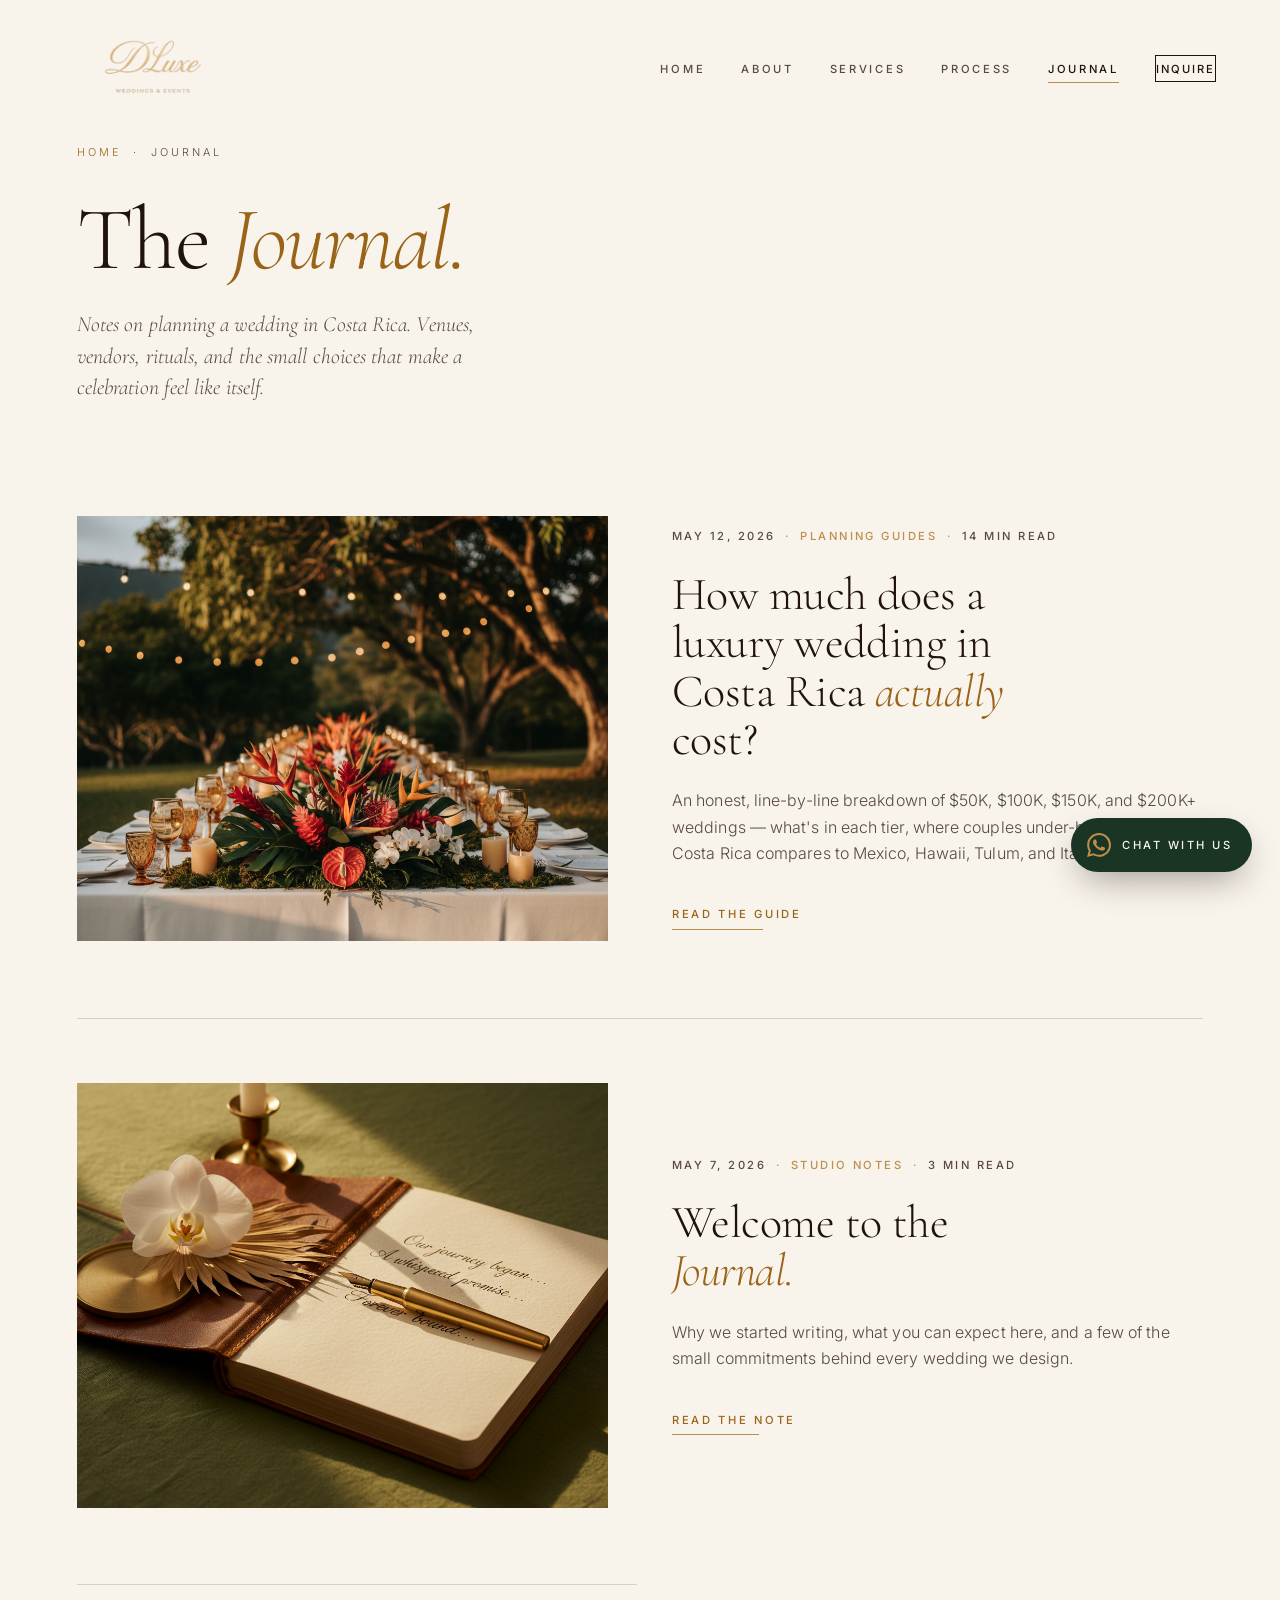
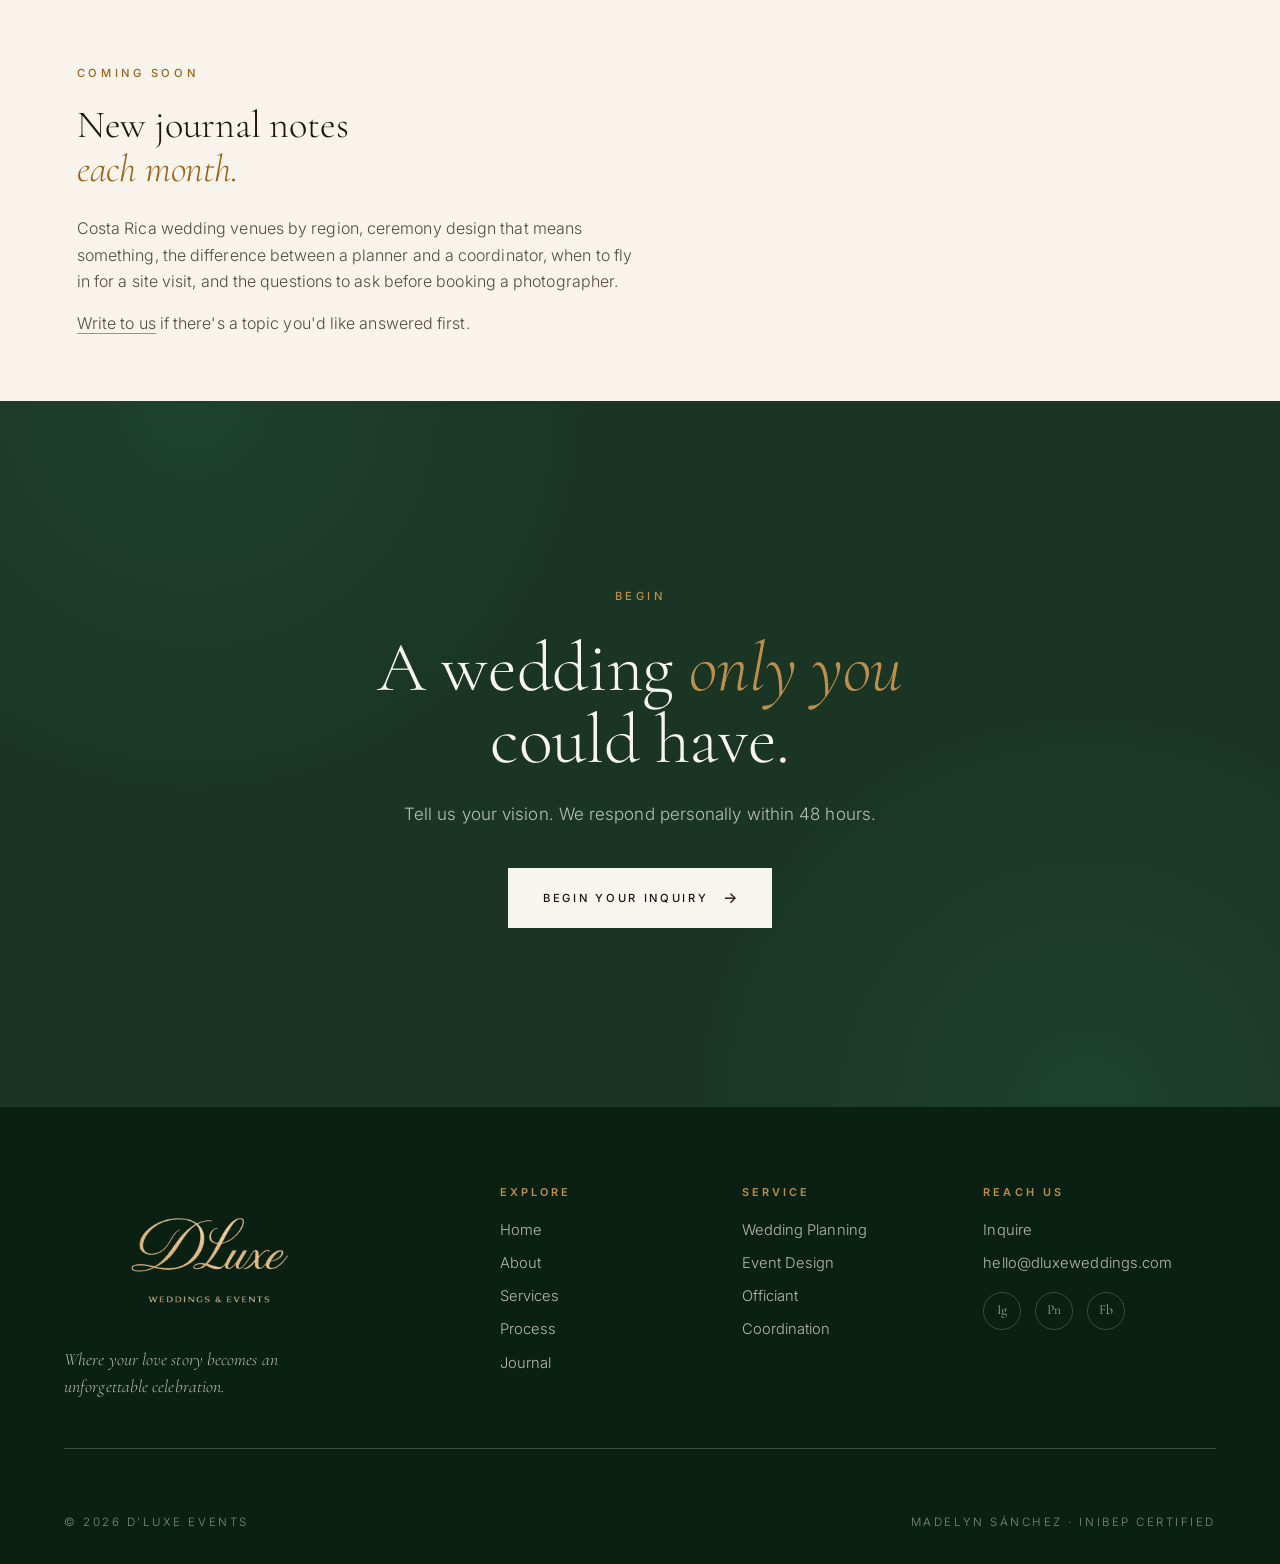
==== commit 78334217: "Replace welcome post image with bespoke journal/pen still life The welcome card and the cost-guide c" ====
--- a/journal/index.html
+++ b/journal/index.html
@@ -174,7 +174,7 @@
 
       <li class="journal-card">
         <a href="welcome-to-the-journal.html" class="journal-card-link">
-          <div class="journal-card-img" style="background-image: url('../assets/images/dluxe-editorial-tablescape-portrait.png');"></div>
+          <div class="journal-card-img" style="background-image: url('../assets/images/dluxe-journal-welcome.png');"></div>
           <div class="journal-card-body">
             <div class="journal-card-meta">
               <time datetime="2026-05-07">May 7, 2026</time>
--- a/assets/css/style.css
+++ b/assets/css/style.css
@@ -1137,14 +1137,16 @@
 
 /* ========== Post (article) layout ========== */
 
-.post-head { padding: 11rem 0 3.5rem; }
+.post-head { padding: 11rem 0 4rem; }
 .post-head .crumb a { color: var(--brass-deep); }
 .post-title {
-  font-size: clamp(2.5rem, 7vw, 6rem);
-  letter-spacing: -0.015em;
+  font-size: clamp(2.5rem, 6.5vw, 7.5rem);
+  line-height: 1.02;
+  letter-spacing: -0.018em;
   margin-bottom: 2rem;
-  max-width: 18ch;
-}
+  max-width: 22ch;
+}
+.post-head .post-meta { max-width: 60ch; }
 .post-title .it { font-style: italic; color: var(--brass-deep); }
 
 .post-meta {
@@ -1165,6 +1167,10 @@
 .post-meta time { color: var(--ink-soft); }
 
 .post { padding: 0 0 clamp(4rem, 7vw, 6rem); }
+/* Slightly more generous article column on wider screens; still stays
+   within readable bounds (max ~75ch). Body inherits the wrap-prose
+   container but we override its cap here so it breathes more on desktop. */
+.post-body { max-width: clamp(720px, 52vw, 880px); }
 .post-body {
   font-family: var(--font-body);
   font-size: 1.08rem;
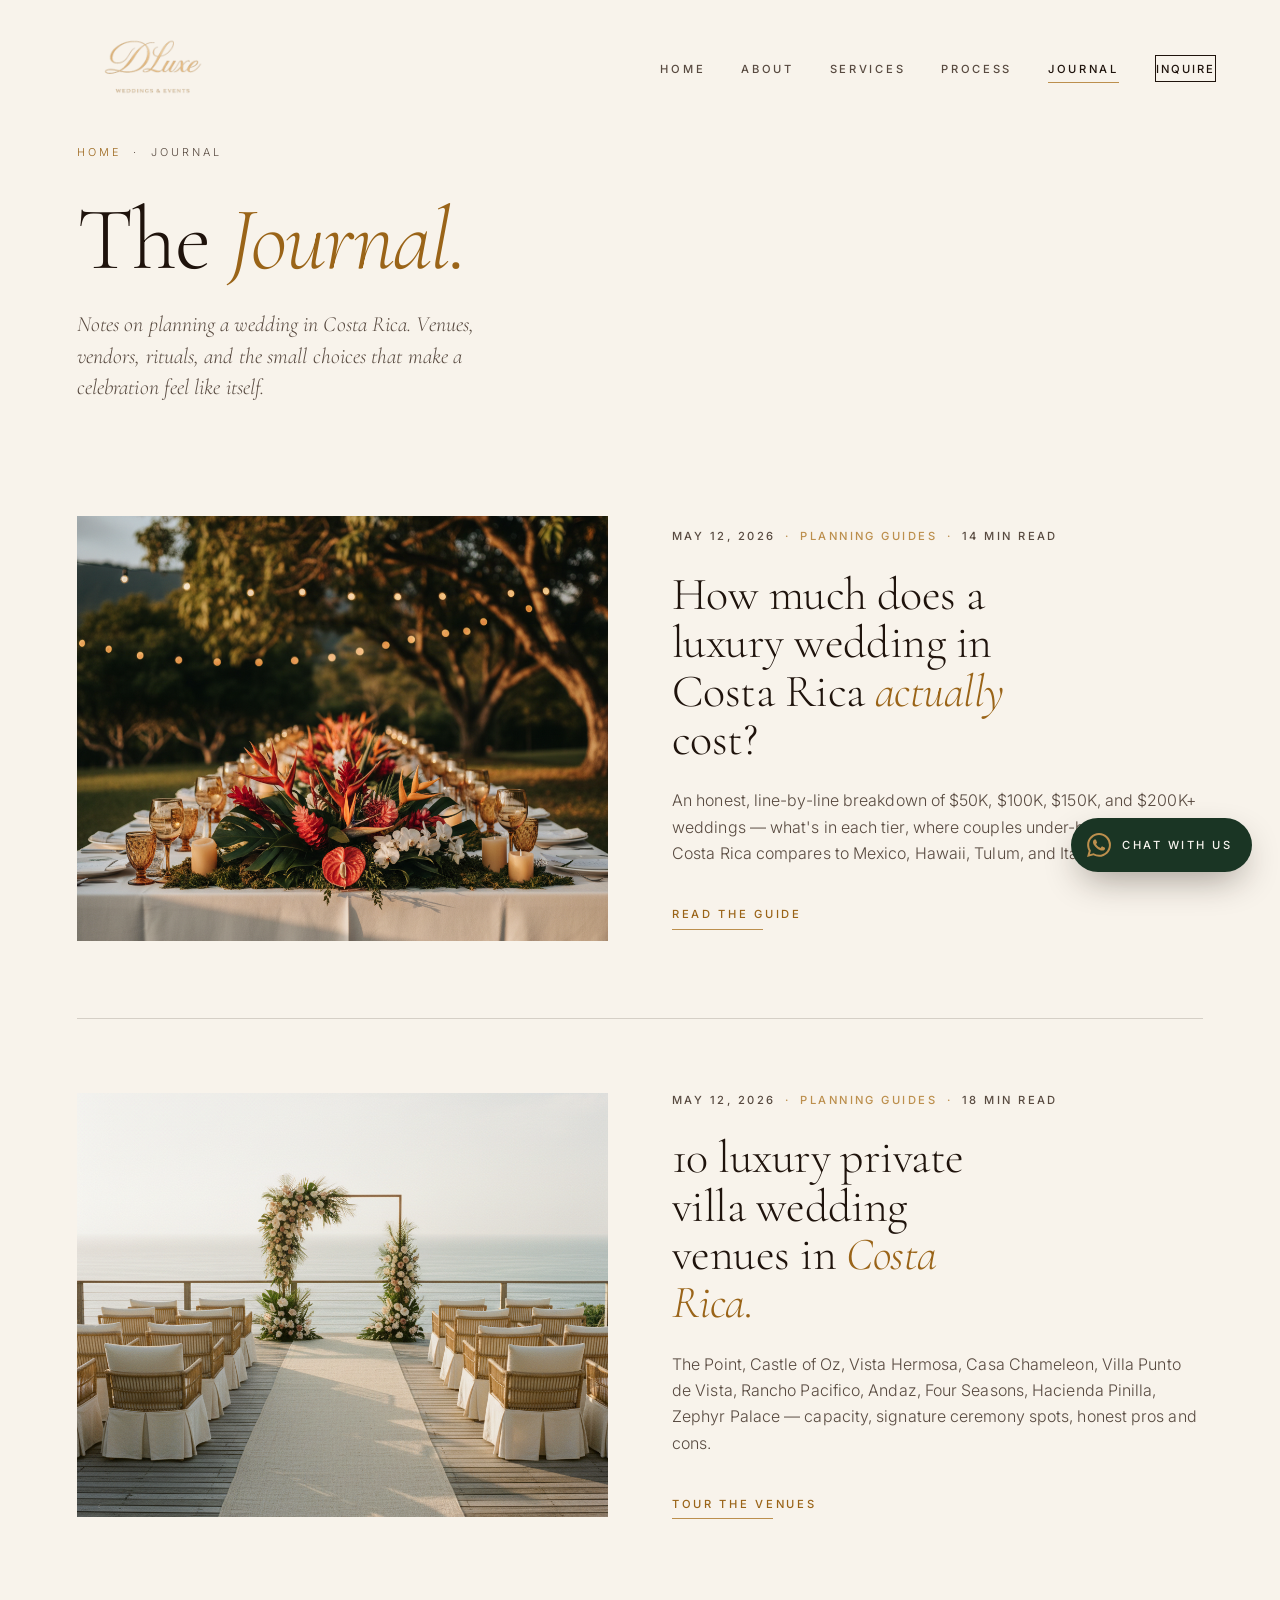
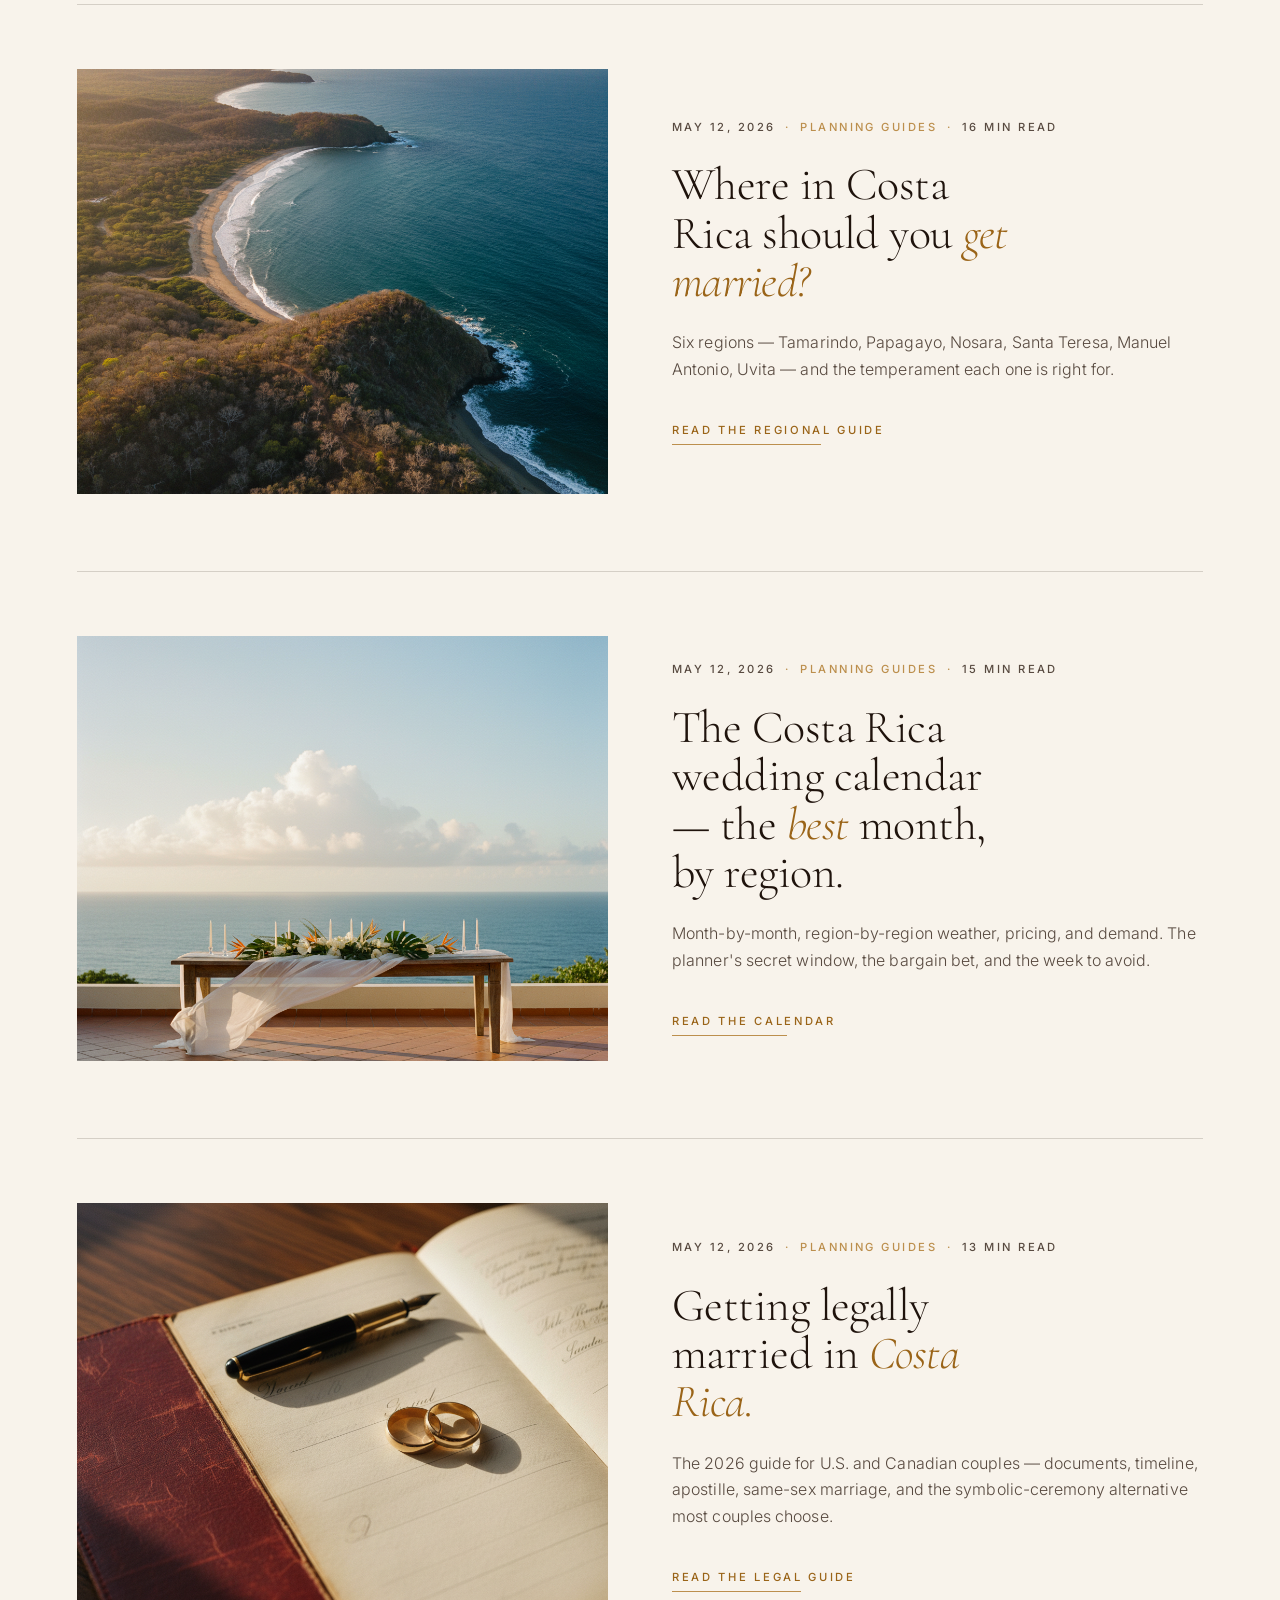
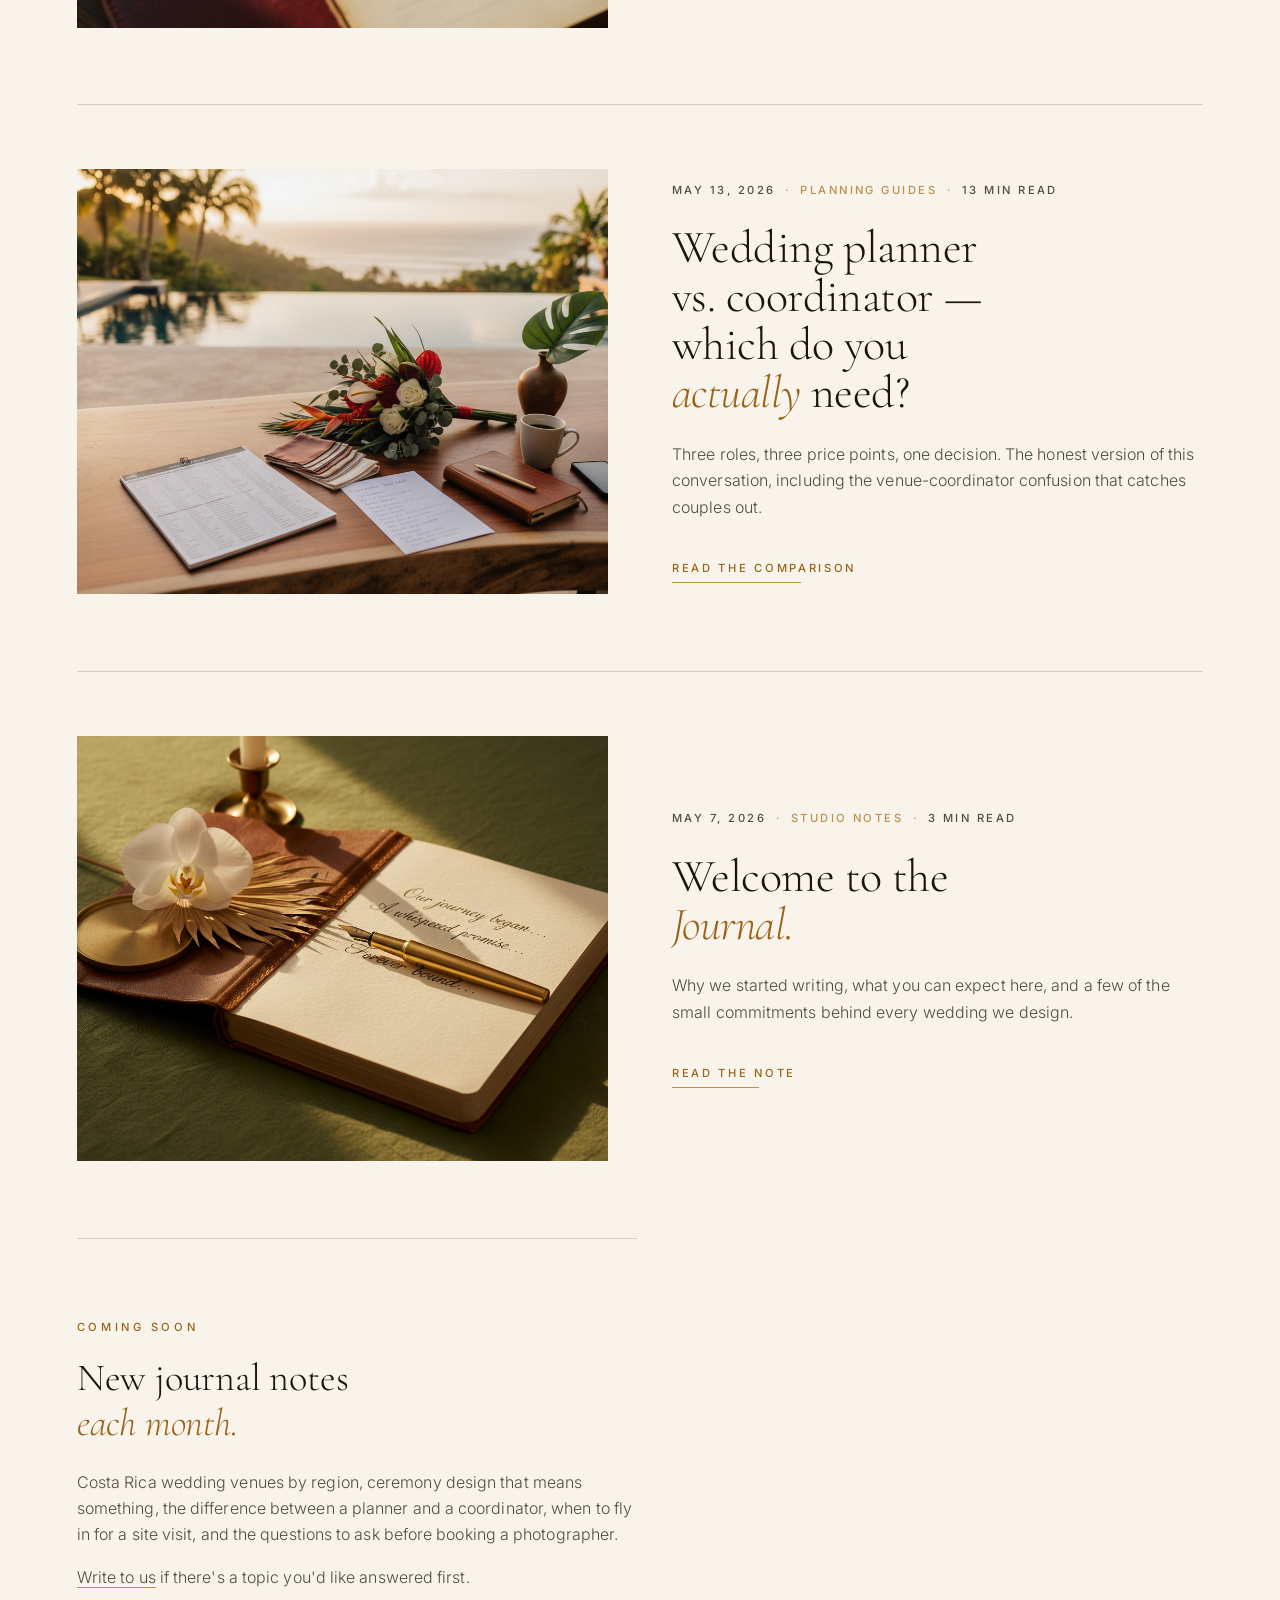
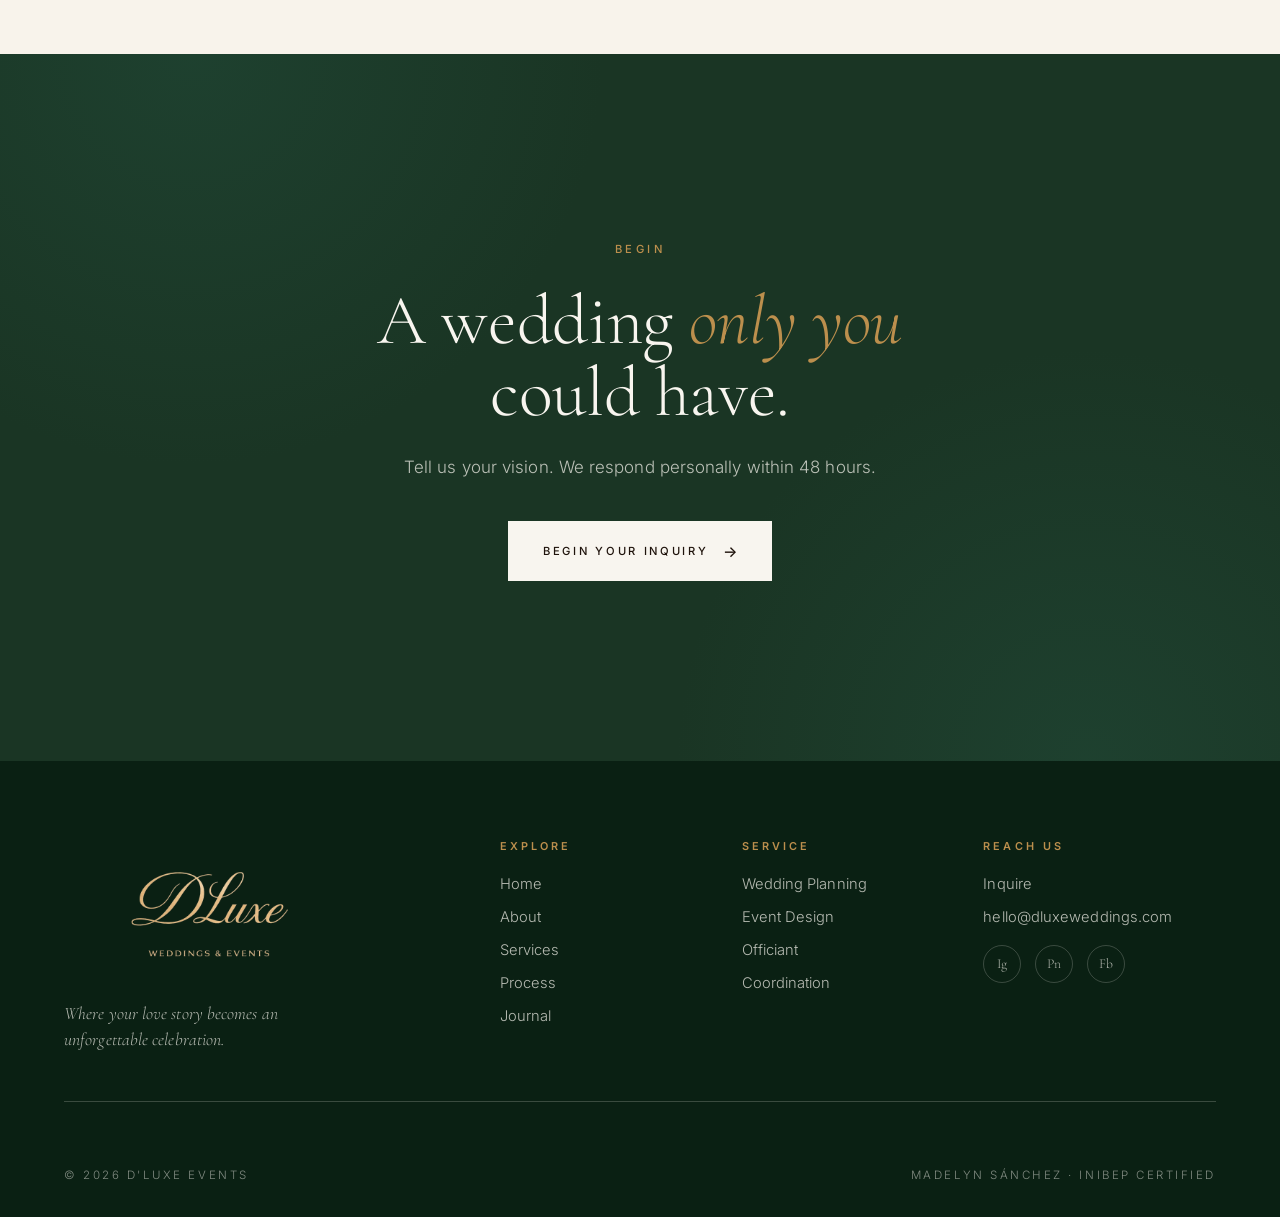
==== commit b5910b72: "Publish 5 new Journal posts + hero images Five long-form articles authored by Madelyn Sánchez, each " ====
--- a/journal/index.html
+++ b/journal/index.html
@@ -95,25 +95,13 @@
       "inLanguage": "en",
       "publisher": {"@id": "https://dluxeweddings.com/#organization"},
       "blogPost": [
-        {
-          "@type": "BlogPosting",
-          "@id": "https://dluxeweddings.com/journal/luxury-costa-rica-wedding-cost-2026.html",
-          "headline": "How Much Does a Luxury Wedding in Costa Rica Cost? $50K, $100K, $150K+ Breakdowns (2026)",
-          "datePublished": "2026-05-12",
-          "dateModified": "2026-05-12",
-          "author": {"@id": "https://dluxeweddings.com/about.html#madelyn"},
-          "url": "https://dluxeweddings.com/journal/luxury-costa-rica-wedding-cost-2026.html",
-          "description": "A Costa Rica luxury wedding runs $50K–$200K+ for 40–120 guests. INIBEP-certified planner Madelyn Sánchez breaks down every line item, by tier.",
-          "articleSection": "Planning Guides"
-        },
-        {
-          "@type": "BlogPosting",
-          "@id": "https://dluxeweddings.com/journal/welcome-to-the-journal.html",
-          "headline": "Welcome to the Journal",
-          "datePublished": "2026-05-07",
-          "author": {"@id": "https://dluxeweddings.com/about.html#madelyn"},
-          "url": "https://dluxeweddings.com/journal/welcome-to-the-journal.html"
-        }
+        {"@type":"BlogPosting","@id":"https://dluxeweddings.com/journal/luxury-costa-rica-wedding-cost-2026.html","headline":"How Much Does a Luxury Wedding in Costa Rica Cost? $50K, $100K, $150K+ Breakdowns (2026)","datePublished":"2026-05-12","dateModified":"2026-05-12","author":{"@id":"https://dluxeweddings.com/about.html#madelyn"},"url":"https://dluxeweddings.com/journal/luxury-costa-rica-wedding-cost-2026.html","description":"A Costa Rica luxury wedding runs $50K–$200K+ for 40–120 guests. INIBEP-certified planner Madelyn Sánchez breaks down every line item, by tier.","articleSection":"Planning Guides"},
+        {"@type":"BlogPosting","@id":"https://dluxeweddings.com/journal/luxury-villa-wedding-venues-costa-rica.html","headline":"10 Luxury Private Villa Wedding Venues in Costa Rica (2026)","datePublished":"2026-05-12","dateModified":"2026-05-12","author":{"@id":"https://dluxeweddings.com/about.html#madelyn"},"url":"https://dluxeweddings.com/journal/luxury-villa-wedding-venues-costa-rica.html","description":"INIBEP-certified planner Madelyn Sánchez walks through 10 luxury Costa Rica wedding venues — capacity, signature ceremony spots, honest pros and cons.","articleSection":"Planning Guides"},
+        {"@type":"BlogPosting","@id":"https://dluxeweddings.com/journal/legally-marry-in-costa-rica-2026-guide.html","headline":"Getting Legally Married in Costa Rica: A 2026 Guide for U.S. and Canadian Couples","datePublished":"2026-05-12","dateModified":"2026-05-12","author":{"@id":"https://dluxeweddings.com/about.html#madelyn"},"url":"https://dluxeweddings.com/journal/legally-marry-in-costa-rica-2026-guide.html","description":"How U.S. and Canadian couples legally get married in Costa Rica in 2026 — documents, timeline, apostille, and the symbolic-ceremony alternative most choose.","articleSection":"Planning Guides"},
+        {"@type":"BlogPosting","@id":"https://dluxeweddings.com/journal/where-to-get-married-in-costa-rica-regions.html","headline":"Where in Costa Rica Should You Get Married? A Regional Guide","datePublished":"2026-05-12","dateModified":"2026-05-12","author":{"@id":"https://dluxeweddings.com/about.html#madelyn"},"url":"https://dluxeweddings.com/journal/where-to-get-married-in-costa-rica-regions.html","description":"Tamarindo, Papagayo, Nosara, Santa Teresa, Manuel Antonio, Uvita — which Costa Rica region fits which couple, honestly.","articleSection":"Planning Guides"},
+        {"@type":"BlogPosting","@id":"https://dluxeweddings.com/journal/costa-rica-wedding-calendar-best-month.html","headline":"The Costa Rica Wedding Calendar: Best Month to Marry, By Region (2026 Guide)","datePublished":"2026-05-12","dateModified":"2026-05-12","author":{"@id":"https://dluxeweddings.com/about.html#madelyn"},"url":"https://dluxeweddings.com/journal/costa-rica-wedding-calendar-best-month.html","description":"A region-by-region Costa Rica wedding calendar. Month-by-month weather, pricing, and what to book.","articleSection":"Planning Guides"},
+        {"@type":"BlogPosting","@id":"https://dluxeweddings.com/journal/wedding-planner-vs-coordinator-costa-rica.html","headline":"Wedding Planner vs. Wedding Coordinator: Which Do You Actually Need for a Costa Rica Destination Wedding?","datePublished":"2026-05-13","dateModified":"2026-05-13","author":{"@id":"https://dluxeweddings.com/about.html#madelyn"},"url":"https://dluxeweddings.com/journal/wedding-planner-vs-coordinator-costa-rica.html","description":"An honest breakdown of when to hire a full-service wedding planner, a partial planner, or a day-of coordinator for a Costa Rica destination wedding.","articleSection":"Planning Guides"},
+        {"@type":"BlogPosting","@id":"https://dluxeweddings.com/journal/welcome-to-the-journal.html","headline":"Welcome to the Journal","datePublished":"2026-05-07","author":{"@id":"https://dluxeweddings.com/about.html#madelyn"},"url":"https://dluxeweddings.com/journal/welcome-to-the-journal.html"}
       ]
     },
     {
@@ -173,6 +161,96 @@
       </li>
 
       <li class="journal-card">
+        <a href="luxury-villa-wedding-venues-costa-rica.html" class="journal-card-link">
+          <div class="journal-card-img" style="background-image: url('../assets/images/dluxe-hero-luxury-villa-venues.png');"></div>
+          <div class="journal-card-body">
+            <div class="journal-card-meta">
+              <time datetime="2026-05-12">May 12, 2026</time>
+              <span>·</span>
+              <span>Planning Guides</span>
+              <span>·</span>
+              <span>18 min read</span>
+            </div>
+            <h2 class="journal-card-title">10 luxury private villa wedding venues in <span class="it">Costa Rica.</span></h2>
+            <p class="journal-card-excerpt">The Point, Castle of Oz, Vista Hermosa, Casa Chameleon, Villa Punto de Vista, Rancho Pacifico, Andaz, Four Seasons, Hacienda Pinilla, Zephyr Palace — capacity, signature ceremony spots, honest pros and cons.</p>
+            <span class="journal-card-cta">Tour the venues</span>
+          </div>
+        </a>
+      </li>
+
+      <li class="journal-card">
+        <a href="where-to-get-married-in-costa-rica-regions.html" class="journal-card-link">
+          <div class="journal-card-img" style="background-image: url('../assets/images/dluxe-hero-where-to-marry-regions.png');"></div>
+          <div class="journal-card-body">
+            <div class="journal-card-meta">
+              <time datetime="2026-05-12">May 12, 2026</time>
+              <span>·</span>
+              <span>Planning Guides</span>
+              <span>·</span>
+              <span>16 min read</span>
+            </div>
+            <h2 class="journal-card-title">Where in Costa Rica should you <span class="it">get married?</span></h2>
+            <p class="journal-card-excerpt">Six regions — Tamarindo, Papagayo, Nosara, Santa Teresa, Manuel Antonio, Uvita — and the temperament each one is right for.</p>
+            <span class="journal-card-cta">Read the regional guide</span>
+          </div>
+        </a>
+      </li>
+
+      <li class="journal-card">
+        <a href="costa-rica-wedding-calendar-best-month.html" class="journal-card-link">
+          <div class="journal-card-img" style="background-image: url('../assets/images/dluxe-hero-wedding-calendar.png');"></div>
+          <div class="journal-card-body">
+            <div class="journal-card-meta">
+              <time datetime="2026-05-12">May 12, 2026</time>
+              <span>·</span>
+              <span>Planning Guides</span>
+              <span>·</span>
+              <span>15 min read</span>
+            </div>
+            <h2 class="journal-card-title">The Costa Rica wedding calendar — the <span class="it">best</span> month, by region.</h2>
+            <p class="journal-card-excerpt">Month-by-month, region-by-region weather, pricing, and demand. The planner's secret window, the bargain bet, and the week to avoid.</p>
+            <span class="journal-card-cta">Read the calendar</span>
+          </div>
+        </a>
+      </li>
+
+      <li class="journal-card">
+        <a href="legally-marry-in-costa-rica-2026-guide.html" class="journal-card-link">
+          <div class="journal-card-img" style="background-image: url('../assets/images/dluxe-hero-legally-marry-costa-rica.png');"></div>
+          <div class="journal-card-body">
+            <div class="journal-card-meta">
+              <time datetime="2026-05-12">May 12, 2026</time>
+              <span>·</span>
+              <span>Planning Guides</span>
+              <span>·</span>
+              <span>13 min read</span>
+            </div>
+            <h2 class="journal-card-title">Getting legally married in <span class="it">Costa Rica.</span></h2>
+            <p class="journal-card-excerpt">The 2026 guide for U.S. and Canadian couples — documents, timeline, apostille, same-sex marriage, and the symbolic-ceremony alternative most couples choose.</p>
+            <span class="journal-card-cta">Read the legal guide</span>
+          </div>
+        </a>
+      </li>
+
+      <li class="journal-card">
+        <a href="wedding-planner-vs-coordinator-costa-rica.html" class="journal-card-link">
+          <div class="journal-card-img" style="background-image: url('../assets/images/dluxe-hero-planner-vs-coordinator.png');"></div>
+          <div class="journal-card-body">
+            <div class="journal-card-meta">
+              <time datetime="2026-05-13">May 13, 2026</time>
+              <span>·</span>
+              <span>Planning Guides</span>
+              <span>·</span>
+              <span>13 min read</span>
+            </div>
+            <h2 class="journal-card-title">Wedding planner vs. coordinator — which do you <span class="it">actually</span> need?</h2>
+            <p class="journal-card-excerpt">Three roles, three price points, one decision. The honest version of this conversation, including the venue-coordinator confusion that catches couples out.</p>
+            <span class="journal-card-cta">Read the comparison</span>
+          </div>
+        </a>
+      </li>
+
+      <li class="journal-card">
         <a href="welcome-to-the-journal.html" class="journal-card-link">
           <div class="journal-card-img" style="background-image: url('../assets/images/dluxe-journal-welcome.png');"></div>
           <div class="journal-card-body">
